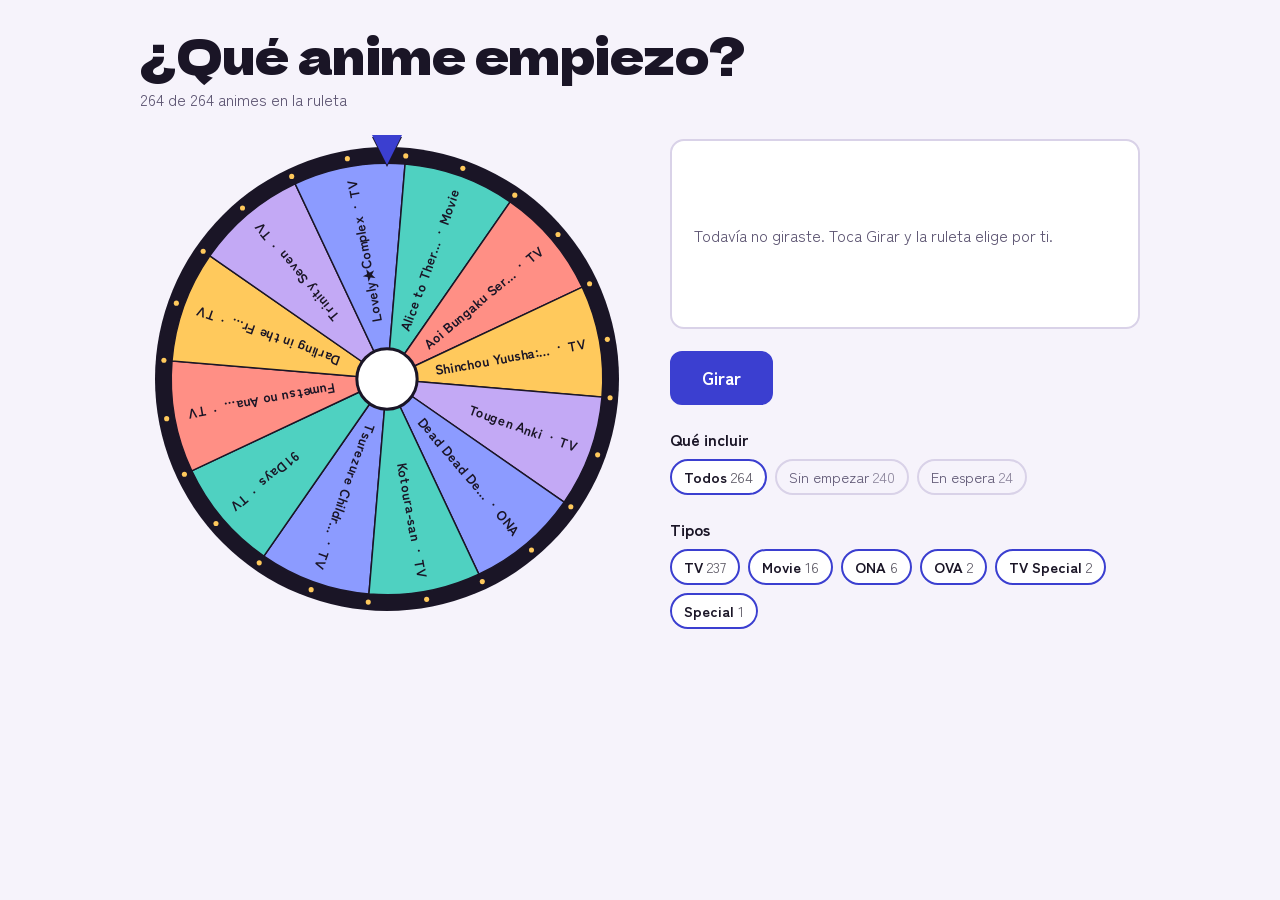
==== index.html @ 5612d497 "Rename Ruleta_PTW.html to index.html" ====
<!DOCTYPE html>
<html lang="es">
  <head>
    <meta charset="utf-8">
    <meta name="viewport" content="width=device-width, initial-scale=1, viewport-fit=cover">
    <title>¿Qué anime empiezo?</title>
    <link rel="preconnect" href="https://fonts.googleapis.com">
    <link rel="preconnect" href="https://fonts.gstatic.com" crossorigin>
    <link href="https://fonts.googleapis.com/css2?family=Dela+Gothic+One&family=Zen+Kaku+Gothic+New:wght@400;500;700&display=swap" rel="stylesheet">
    <style>
    :root{
      box-sizing:border-box;
      padding-top:env(safe-area-inset-top,0px);
      padding-bottom:env(safe-area-inset-bottom,0px);
      --bg:#F6F3FB; --surface:#FFFFFF; --ink:#1A1526; --muted:#5E5673; --line:#D9D2E8;
      --accent:#3B3FD0; --on-accent:#FFFFFF; --rim:#1A1526; --hub:#FFFFFF; --lamp:#FFC95C;
      --font-display:"Dela Gothic One","Arial Black","Helvetica Neue",Arial,sans-serif;
      --font-body:"Zen Kaku Gothic New","Hiragino Kaku Gothic ProN","Segoe UI",Roboto,Arial,sans-serif;
    }
    @media (prefers-color-scheme: dark){
      :root:not([data-theme="light"]){
        --bg:#14121F; --surface:#201C33; --ink:#F2EEF8; --muted:#A79FC0; --line:#382F55;
        --accent:#FFC95C; --on-accent:#1A1526; --rim:#0C0A14; --hub:#201C33; --lamp:#FFC95C;
      }
    }
    :root[data-theme="dark"]{
      --bg:#14121F; --surface:#201C33; --ink:#F2EEF8; --muted:#A79FC0; --line:#382F55;
      --accent:#FFC95C; --on-accent:#1A1526; --rim:#0C0A14; --hub:#201C33; --lamp:#FFC95C;
    }
    html{scroll-padding-top:env(safe-area-inset-top,0px);background:var(--bg)}
    *,*::before,*::after{box-sizing:inherit}
    body{
      margin:0; background:var(--bg); color:var(--ink);
      font-family:var(--font-body); font-size:16px; line-height:1.5;
      min-height:100vh;
    }
    .page{max-width:1040px;margin:0 auto;padding:28px 20px 48px}
    header{margin-bottom:28px}
    h1{font-family:var(--font-display);font-weight:400;font-size:clamp(1.9rem,4.5vw,3rem);line-height:1.1;margin:0 0 6px;letter-spacing:-.01em}
    .count{margin:0;color:var(--muted)}
    .app{display:grid;grid-template-columns:minmax(0,1.05fr) minmax(0,1fr);gap:36px;align-items:start}
    @media (max-width:820px){.app{grid-template-columns:minmax(0,1fr);gap:24px}}

    .wheel-wrap{position:relative;width:100%;max-width:480px;margin:0 auto;aspect-ratio:1/1}
    .wheel-wrap canvas{width:100%;height:100%;display:block}
    .pointer{
      position:absolute;left:50%;top:-4px;transform:translateX(-50%);z-index:2;
      width:0;height:0;border-left:15px solid transparent;border-right:15px solid transparent;
      border-top:30px solid var(--accent);
      filter:drop-shadow(0 2px 0 var(--rim));
    }

    .panel{display:flex;flex-direction:column;gap:22px}
    .result{
      background:var(--surface);border:2px solid var(--line);border-radius:14px;
      padding:22px 22px 20px;min-height:190px;display:flex;flex-direction:column;justify-content:center;gap:14px;
    }
    .result .placeholder{margin:0;color:var(--muted)}
    .result h2{
      font-family:var(--font-display);font-weight:400;margin:0;
      font-size:clamp(1.4rem,3.4vw,2.1rem);line-height:1.2;overflow-wrap:anywhere;
    }
    .meta{display:flex;flex-wrap:wrap;align-items:center;gap:10px}
    .badge{
      font-weight:700;font-size:.95rem;padding:3px 12px;border-radius:999px;
      background:var(--accent);color:var(--on-accent);
    }
    .eps{color:var(--muted)}
    .hold{margin:0;padding:10px 12px;border-left:4px solid var(--accent);background:var(--bg);border-radius:0 8px 8px 0}
    .result.pop h2,.result.pop .meta{animation:reveal .35s ease-out both}
    @keyframes reveal{from{opacity:0;transform:translateY(8px)}to{opacity:1;transform:none}}

    .actions{display:flex;flex-wrap:wrap;gap:10px}
    button{font:inherit;cursor:pointer}
    .btn{
      border:2px solid var(--accent);background:var(--accent);color:var(--on-accent);
      font-weight:700;font-size:1.1rem;padding:12px 30px;border-radius:12px;
    }
    .btn.ghost{background:transparent;color:var(--ink);border-color:var(--line);font-size:1rem;padding:12px 18px;font-weight:500}
    .btn:disabled{opacity:.5;cursor:not-allowed}
    .btn:not(:disabled):hover{filter:brightness(1.07)}
    :focus-visible{outline:3px solid var(--ink);outline-offset:3px}

    fieldset{border:0;margin:0;padding:0}
    legend{padding:0;margin-bottom:8px;font-weight:700}
    .chips{display:flex;flex-wrap:wrap;gap:8px}
    .chip{
      border:2px solid var(--line);background:transparent;color:var(--muted);
      padding:5px 12px;border-radius:999px;font-size:.92rem;
    }
    .chip[aria-pressed="true"]{border-color:var(--accent);color:var(--ink);background:var(--surface);font-weight:700}
    .chip .n{opacity:.7;font-weight:400;margin-left:4px}

    .history h3{margin:0;font-size:1rem}
    .hhead{display:flex;justify-content:space-between;align-items:baseline;gap:12px;margin-bottom:6px}
    .history ol{margin:0;padding-left:0;list-style:none;display:flex;flex-direction:column;gap:4px}
    .history li{display:flex;justify-content:space-between;gap:12px;color:var(--muted);font-size:.93rem;border-bottom:1px solid var(--line);padding-bottom:4px}
    .history li span:first-child{overflow-wrap:anywhere}
    .history li span:last-child{white-space:nowrap}
    .link{background:none;border:0;color:var(--muted);text-decoration:underline;padding:0;font-size:.93rem;text-align:left}
    .link:hover{color:var(--ink)}
    .sr{position:absolute;width:1px;height:1px;overflow:hidden;clip:rect(0 0 0 0);white-space:nowrap}
    @media (prefers-reduced-motion: reduce){.result.pop h2,.result.pop .meta{animation:none}}
    </style>
  </head>
  <body>
  <div class="page">
    <header>
      <h1>¿Qué anime empiezo?</h1>
      <p class="count" id="count"></p>
    </header>

    <main class="app">
      <div class="wheel-wrap">
        <div class="pointer" aria-hidden="true"></div>
        <canvas id="wheel" role="img" aria-label="Ruleta con animes pendientes"></canvas>
      </div>

      <div class="panel">
        <section class="result" id="result" aria-live="polite">
          <p class="placeholder">Todavía no giraste. Toca Girar y la ruleta elige por ti.</p>
        </section>

        <div class="actions">
          <button class="btn" id="spin" type="button">Girar</button>
          <button class="btn ghost" id="started" type="button" hidden>Ya lo empecé</button>
          <button class="btn ghost" id="redo" type="button" hidden>Borrar y girar de nuevo</button>
        </div>

        <fieldset>
          <legend>Qué incluir</legend>
          <div class="chips" id="modes"></div>
        </fieldset>

        <fieldset>
          <legend>Tipos</legend>
          <div class="chips" id="chips"></div>
        </fieldset>

        <div class="history" id="history" hidden>
          <div class="hhead">
            <h3>Tiradas anteriores</h3>
            <button class="link" id="clearHistory" type="button">Limpiar lista</button>
          </div>
          <ol id="historyList"></ol>
        </div>

        <button class="link" id="restore" type="button" hidden></button>
      </div>
    </main>
  </div>

  <script>
  const ALL = [{"t":"3D Kanojo: Real Girl 2nd Season","y":"TV","e":12,"w":0},{"t":"86","y":"TV","e":11,"w":0},{"t":"91 Days","y":"TV","e":12,"w":0},{"t":"Absolute Duo","y":"TV","e":12,"w":0},{"t":"Afro Samurai","y":"TV","e":5,"w":0},{"t":"Aho Girl","y":"TV","e":12,"w":0},{"t":"Aishiteru Game wo Owarasetai","y":"TV","e":12,"w":5},{"t":"Akane-banashi","y":"TV","e":12,"w":0},{"t":"Akiba Meido Sensou","y":"TV","e":12,"w":0},{"t":"Akira","y":"Movie","e":1,"w":0},{"t":"Alice to Therese no Maboroshi Koujou","y":"Movie","e":1,"w":0},{"t":"Amaama to Inazuma","y":"TV","e":12,"w":0},{"t":"Amagami SS","y":"TV","e":25,"w":0},{"t":"Amagi Brilliant Park","y":"TV","e":13,"w":0},{"t":"Ansatsusha de Aru Ore no Status ga Yuusha yori mo Akiraka ni Tsuyoi no da ga","y":"TV","e":12,"w":0},{"t":"Ao no Exorcist: Shimane Illuminati-hen","y":"TV","e":12,"w":0},{"t":"Ao no Hako","y":"TV","e":25,"w":0},{"t":"Aoi Bungaku Series","y":"TV","e":12,"w":0},{"t":"Araburu Kisetsu no Otome-domo yo.","y":"TV","e":12,"w":3},{"t":"Bakemonogatari","y":"TV","e":15,"w":0},{"t":"Beck","y":"TV","e":26,"w":0},{"t":"Bikini Warriors","y":"TV","e":12,"w":0},{"t":"Blue Lock: Episode Nagi","y":"Movie","e":1,"w":0},{"t":"Blue Period","y":"TV","e":12,"w":0},{"t":"Bocchi the Rock!","y":"TV","e":12,"w":1},{"t":"Boku ga Aishita Subete no Kimi e","y":"Movie","e":1,"w":0},{"t":"Boku no Hero Academia the Movie 3: World Heroes' Mission","y":"Movie","e":1,"w":0},{"t":"Boku no Hero Academia the Movie 4: You're Next","y":"Movie","e":1,"w":0},{"t":"Boogiepop wa Warawanai (2019)","y":"TV","e":18,"w":0},{"t":"Buddy Daddies","y":"TV","e":12,"w":1},{"t":"Cardcaptor Sakura: Clear Card-hen","y":"TV","e":22,"w":0},{"t":"Chainsaw Man Movie: Reze-hen","y":"Movie","e":1,"w":0},{"t":"Chainsaw Man Recap","y":"ONA","e":2,"w":0},{"t":"Chanto Suenai Kyuuketsuki-chan","y":"TV","e":12,"w":0},{"t":"Charlotte","y":"TV","e":13,"w":0},{"t":"Chitose-kun wa Ramune Bin no Naka","y":"TV","e":13,"w":0},{"t":"Claymore","y":"TV","e":26,"w":0},{"t":"Code Geass: Hangyaku no Lelouch","y":"TV","e":25,"w":0},{"t":"Dagashi Kashi 2","y":"TV","e":12,"w":0},{"t":"Dandadan 3rd Season","y":"TV","e":0,"w":0},{"t":"Danganronpa: Kibou no Gakuen to Zetsubou no Koukousei The Animation","y":"TV","e":13,"w":0},{"t":"Danshi Koukousei no Nichijou","y":"TV","e":12,"w":0},{"t":"Darling in the FranXX","y":"TV","e":24,"w":0},{"t":"Darwin's Game","y":"TV","e":11,"w":0},{"t":"Date A Live V","y":"TV","e":12,"w":2},{"t":"Dead Dead Demons Dededede Destruction (ONA)","y":"ONA","e":17,"w":0},{"t":"Dead Dead Demons Dededede Destruction (ONA) Episode 0","y":"ONA","e":1,"w":0},{"t":"Dead Mount Death Play","y":"TV","e":12,"w":0},{"t":"Deaimon","y":"TV","e":12,"w":0},{"t":"Death Parade","y":"TV","e":12,"w":0},{"t":"Dokyuu Hentai HxEros","y":"TV","e":12,"w":0},{"t":"Dorohedoro","y":"TV","e":12,"w":0},{"t":"Dororo","y":"TV","e":24,"w":0},{"t":"Doukyonin wa Hiza Tokidoki Atama no Ue.","y":"TV","e":12,"w":0},{"t":"Dungeon Meshi Season 2","y":"TV","e":0,"w":0},{"t":"Dungeon ni Deai wo Motomeru no wa Machigatteiru Darou ka IV: Shin Shou - Meikyuu-hen","y":"TV","e":11,"w":0},{"t":"Durarara!!","y":"TV","e":24,"w":0},{"t":"Eizouken ni wa Te wo Dasu na!","y":"TV","e":12,"w":0},{"t":"Elf-san wa Yaserarenai.","y":"TV","e":12,"w":0},{"t":"Enen no Shouboutai","y":"TV","e":24,"w":0},{"t":"Flying Witch","y":"TV","e":12,"w":0},{"t":"Fuguushoku \"Kanteishi\" ga Jitsu wa Saikyou Datta","y":"TV","e":12,"w":0},{"t":"Fullmetal Alchemist: Brotherhood","y":"TV","e":64,"w":0},{"t":"Fumetsu no Anata e Season 3","y":"TV","e":22,"w":11},{"t":"Gachiakuta 2nd Season","y":"TV","e":0,"w":0},{"t":"Gakusen Toshi Asterisk","y":"TV","e":12,"w":0},{"t":"Gakusen Toshi Asterisk 2nd Season","y":"TV","e":12,"w":0},{"t":"Gamers!","y":"TV","e":12,"w":0},{"t":"Gin no Saji","y":"TV","e":11,"w":0},{"t":"Gleipnir","y":"TV","e":13,"w":0},{"t":"Gnosia","y":"TV","e":21,"w":0},{"t":"Golden Kamuy","y":"TV","e":12,"w":0},{"t":"Grand Blue Season 4","y":"TV","e":0,"w":0},{"t":"Grisaia: Phantom Trigger","y":"TV","e":13,"w":0},{"t":"Gyakuten Saiban: Sono \"Shinjitsu\" Igi Ari!","y":"TV","e":24,"w":0},{"t":"Hai to Gensou no Grimgar","y":"TV","e":12,"w":0},{"t":"Hakata Tonkotsu Ramens","y":"TV","e":12,"w":0},{"t":"Handa-kun","y":"TV","e":12,"w":0},{"t":"Hataraku Maou-sama!","y":"TV","e":13,"w":0},{"t":"Hataraku Saibou: Kaze Shoukougun","y":"Special","e":1,"w":0},{"t":"Hellsing Ultimate","y":"OVA","e":10,"w":4},{"t":"Hikaru ga Shinda Natsu","y":"TV","e":12,"w":0},{"t":"Hinamatsuri","y":"TV","e":12,"w":0},{"t":"Hitoribocchi no Marumaru Seikatsu","y":"TV","e":12,"w":0},{"t":"Horimiya","y":"TV","e":13,"w":0},{"t":"Hyouka","y":"TV","e":22,"w":0},{"t":"Inou-Battle wa Nichijou-kei no Naka de","y":"TV","e":12,"w":0},{"t":"Inu ni Nattara Suki na Hito ni Hirowareta.","y":"TV","e":12,"w":0},{"t":"Inuyashiki","y":"TV","e":11,"w":0},{"t":"Irozuku Sekai no Ashita kara","y":"TV","e":13,"w":3},{"t":"Isekai Shokudou","y":"TV","e":12,"w":0},{"t":"Isekai Suicide Squad","y":"TV","e":10,"w":0},{"t":"Jigoku Sensei Nube (2025)","y":"TV","e":13,"w":0},{"t":"Jigoku Shoujo","y":"TV","e":26,"w":0},{"t":"Jitsu wa Watashi wa","y":"TV","e":13,"w":0},{"t":"Josee to Tora to Sakana-tachi","y":"Movie","e":1,"w":0},{"t":"Jujutsu Kaisen: Shimetsu Kaiyuu - Kouhen","y":"TV","e":0,"w":0},{"t":"K-On!","y":"TV","e":13,"w":0},{"t":"K-On!!","y":"TV","e":26,"w":0},{"t":"Kaguya-sama wa Kokurasetai? Tensai-tachi no Renai Zunousen","y":"TV","e":12,"w":0},{"t":"Kaii to Otome to Kamikakushi","y":"TV","e":12,"w":0},{"t":"Kaijuu 8-gou","y":"TV","e":12,"w":0},{"t":"Kakkou no Iinazuke","y":"TV","e":24,"w":0},{"t":"Kakushigoto","y":"TV","e":12,"w":0},{"t":"Kao ni Denai Kashiwada-san to Kao ni Deru Oota-kun","y":"TV","e":12,"w":3},{"t":"Kaoru Hana wa Rin to Saku","y":"TV","e":13,"w":0},{"t":"Katainaka no Ossan Kensei ni Naru 3rd Season","y":"TV","e":0,"w":0},{"t":"Keijo!!!!!!!!","y":"TV","e":12,"w":0},{"t":"Kill la Kill","y":"TV","e":24,"w":0},{"t":"Killing Bites","y":"TV","e":12,"w":0},{"t":"Kimetsu no Yaiba","y":"TV","e":26,"w":0},{"t":"Kimi no Suizou wo Tabetai","y":"Movie","e":1,"w":0},{"t":"Kimi wa Houkago Insomnia","y":"TV","e":13,"w":0},{"t":"Kimi wo Aishita Hitori no Boku e","y":"Movie","e":1,"w":0},{"t":"Kokoro Connect","y":"TV","e":13,"w":0},{"t":"Komi-san wa Comyushou desu.","y":"TV","e":12,"w":4},{"t":"Kono Subarashii Sekai ni Shukufuku wo!","y":"TV","e":10,"w":0},{"t":"Kono Yo no Hate de Koi wo Utau Shoujo YU-NO","y":"TV","e":26,"w":16},{"t":"Koori Zokusei Danshi to Cool na Douryou Joshi","y":"TV","e":12,"w":0},{"t":"Koroshi Ai","y":"TV","e":12,"w":4},{"t":"Kotoura-san","y":"TV","e":12,"w":0},{"t":"Koukyuu no Karasu","y":"TV","e":13,"w":0},{"t":"Kubo-san wa Mob wo Yurusanai","y":"TV","e":12,"w":0},{"t":"Kuroiwa Medaka ni Watashi no Kawaii ga Tsuujinai Season 2","y":"TV","e":0,"w":0},{"t":"Kyokou Suiri","y":"TV","e":12,"w":0},{"t":"Lazarus","y":"TV","e":13,"w":0},{"t":"Lovely★Complex","y":"TV","e":24,"w":0},{"t":"Lycoris Recoil","y":"TV","e":13,"w":0},{"t":"Made in Abyss","y":"TV","e":13,"w":0},{"t":"Mahou Shoujo Madoka★Magica","y":"TV","e":12,"w":0},{"t":"Mahoutsukai no Yome","y":"TV","e":24,"w":0},{"t":"Mairimashita! Iruma-kun","y":"TV","e":23,"w":0},{"t":"Make Heroine ga Oosugiru! 2nd Season","y":"TV","e":0,"w":0},{"t":"Maken-Ki!","y":"TV","e":12,"w":0},{"t":"Maken-Ki! Two","y":"TV","e":10,"w":0},{"t":"Mamahaha no Tsurego ga Motokano datta","y":"TV","e":12,"w":2},{"t":"Manyuu Hikenchou","y":"TV","e":12,"w":0},{"t":"Maou Gakuin no Futekigousha II: Shijou Saikyou no Maou no Shiso Tensei shite Shison-tachi no Gakkou e Kayou","y":"TV","e":12,"w":1},{"t":"Marriagetoxin","y":"TV","e":13,"w":0},{"t":"Mayonaka Heart Tune","y":"TV","e":12,"w":0},{"t":"Megalo Box","y":"TV","e":13,"w":0},{"t":"Mikadono Sanshimai wa Angai Choroi.","y":"TV","e":12,"w":0},{"t":"Monogatari Series: Second Season","y":"TV","e":26,"w":0},{"t":"Monster","y":"TV","e":74,"w":0},{"t":"Musaigen no Phantom World","y":"TV","e":13,"w":0},{"t":"Mushoku Tensei: Isekai Ittara Honki Dasu","y":"TV","e":11,"w":0},{"t":"My Home Hero","y":"TV","e":12,"w":0},{"t":"Nami yo Kiitekure","y":"TV","e":12,"w":0},{"t":"NegaPosi Angler","y":"TV","e":12,"w":0},{"t":"Neko to Ryuu 2nd Season","y":"TV","e":0,"w":0},{"t":"New Game!","y":"TV","e":12,"w":0},{"t":"New Game!!","y":"TV","e":12,"w":0},{"t":"NHK ni Youkoso!","y":"TV","e":24,"w":0},{"t":"Nichijou","y":"TV","e":26,"w":0},{"t":"No Game No Life: Zero","y":"Movie","e":1,"w":0},{"t":"Non Non Biyori","y":"TV","e":12,"w":0},{"t":"Noragami","y":"TV","e":12,"w":0},{"t":"Occultic;Nine","y":"TV","e":12,"w":0},{"t":"One Punch Man 3 Part 2","y":"TV","e":0,"w":0},{"t":"One Room Hiatari Futsuu Tenshi-tsuki.","y":"TV","e":12,"w":0},{"t":"Ore Monogatari!!","y":"TV","e":24,"w":0},{"t":"Oshiete! Galko-chan","y":"TV","e":12,"w":0},{"t":"Otome Kaijuu Caraméliser","y":"TV","e":12,"w":2},{"t":"Otonari ni Ginga","y":"TV","e":12,"w":3},{"t":"Ousama Ranking","y":"TV","e":23,"w":0},{"t":"Owarimonogatari","y":"TV","e":12,"w":0},{"t":"Owarimonogatari 2nd Season","y":"TV Special","e":7,"w":0},{"t":"Peach Boy Riverside","y":"TV","e":12,"w":0},{"t":"Plastic Memories","y":"TV","e":13,"w":0},{"t":"Pluto","y":"ONA","e":8,"w":0},{"t":"Psycho-Pass 2","y":"TV","e":11,"w":1},{"t":"Radiant 2nd Season","y":"TV","e":21,"w":0},{"t":"Ranma ½ (2024)","y":"TV","e":12,"w":0},{"t":"ReLIFE","y":"TV","e":13,"w":0},{"t":"Replica datte Koi wo Suru.","y":"TV","e":13,"w":3},{"t":"Rikei ga Koi ni Ochita no de Shoumei shitemita.","y":"TV","e":12,"w":0},{"t":"Rikei ga Koi ni Ochita no de Shoumei shitemita. Heart","y":"TV","e":12,"w":0},{"t":"Risou no Himo Seikatsu","y":"TV","e":0,"w":0},{"t":"Sabikui Bisco Season 2","y":"TV","e":0,"w":0},{"t":"Saenai Heroine no Sodatekata","y":"TV","e":12,"w":0},{"t":"Sakamoto Days 2nd Season","y":"TV","e":0,"w":0},{"t":"Seiren","y":"TV","e":12,"w":0},{"t":"Seishun Buta Yarou wa Odekake Sister no Yume wo Minai","y":"Movie","e":1,"w":0},{"t":"Seishun Buta Yarou wa Randoseru Girl no Yume wo Minai","y":"Movie","e":1,"w":0},{"t":"Seishun Buta Yarou wa Santa Claus no Yume wo Minai","y":"TV","e":13,"w":0},{"t":"Sekai de Ichiban Tsuyoku Naritai!","y":"TV","e":12,"w":0},{"t":"Sekai Saikou no Ansatsusha Isekai Kizoku ni Tensei suru Season 2","y":"TV","e":0,"w":0},{"t":"Senpai ga Uzai Kouhai no Hanashi","y":"TV","e":12,"w":0},{"t":"Senryuu Shoujo","y":"TV","e":12,"w":0},{"t":"Sentouin Haken shimasu!","y":"TV","e":12,"w":0},{"t":"Servant x Service","y":"TV","e":13,"w":0},{"t":"Shikanoko Nokonoko Koshitantan","y":"TV","e":12,"w":0},{"t":"Shin Shinka no Mi: Shiranai Uchi ni Kachigumi Jinsei","y":"TV","e":12,"w":0},{"t":"Shinchou Yuusha: Kono Yuusha ga Ore Tueee Kuse ni Shinchou Sugiru","y":"TV","e":12,"w":0},{"t":"Shingeki no Kyojin Movie: Kanketsu-hen - The Last Attack","y":"Movie","e":1,"w":0},{"t":"Shiotaiou no Satou-san ga Ore ni dake Amai","y":"TV","e":0,"w":0},{"t":"Shiroi Suna no Aquatope","y":"TV","e":24,"w":0},{"t":"Shokugeki no Souma","y":"TV","e":24,"w":15},{"t":"Shoushimin Series","y":"TV","e":10,"w":0},{"t":"Shouwa Genroku Rakugo Shinjuu","y":"TV","e":13,"w":0},{"t":"Sin: Nanatsu no Taizai","y":"TV","e":12,"w":0},{"t":"Sin: Nanatsu no Taizai Zange-roku","y":"ONA","e":12,"w":0},{"t":"Skip to Loafer","y":"TV","e":12,"w":0},{"t":"Somali to Mori no Kamisama","y":"TV","e":12,"w":0},{"t":"Sonny Boy","y":"TV","e":12,"w":0},{"t":"Sousou no Frieren: Ougonkyou-hen","y":"TV","e":0,"w":0},{"t":"Steins;Gate","y":"TV","e":24,"w":0},{"t":"Strike the Blood","y":"TV","e":24,"w":0},{"t":"Summertime Render","y":"TV","e":25,"w":0},{"t":"Tada-kun wa Koi wo Shinai","y":"TV","e":13,"w":0},{"t":"Tadaima Okaeri","y":"TV","e":12,"w":0},{"t":"Tai-Ari deshita. Ojousama wa Kakutou Game nante Shinai","y":"TV","e":12,"w":0},{"t":"Takopii no Genzai","y":"ONA","e":6,"w":1},{"t":"Tanaka-kun wa Itsumo Kedaruge","y":"TV","e":12,"w":0},{"t":"Tate no Yuusha no Nariagari Season 5","y":"TV","e":0,"w":0},{"t":"Tengen Toppa Gurren Lagann","y":"TV","e":27,"w":0},{"t":"Tengoku Daimakyou","y":"TV","e":13,"w":0},{"t":"Tenki no Ko","y":"Movie","e":1,"w":0},{"t":"Tenmaku no Jaadugar","y":"TV","e":12,"w":0},{"t":"Tensei shitara Slime Datta Ken 4th Season Part 2","y":"TV","e":0,"w":0},{"t":"Tensei shitara Slime Datta Ken: Clayman Revenge","y":"TV","e":0,"w":0},{"t":"Tensura Nikki: Tensei shitara Slime Datta Ken","y":"TV","e":12,"w":1},{"t":"Tokidoki Bosotto Russia-go de Dereru Tonari no Alya-san Season 2","y":"TV","e":0,"w":0},{"t":"Tomo-chan wa Onnanoko!","y":"TV","e":13,"w":0},{"t":"Tomodachi Game","y":"TV","e":12,"w":1},{"t":"Tondemo Skill de Isekai Hourou Meshi","y":"TV","e":12,"w":0},{"t":"Tongari Boushi no Atelier 2nd Season","y":"TV","e":0,"w":0},{"t":"Totsukuni no Shoujo (2022)","y":"OVA","e":1,"w":0},{"t":"Tougen Anki","y":"TV","e":24,"w":0},{"t":"Touhai Densetsu Akagi: Yami ni Maiorita Tensai","y":"TV","e":26,"w":0},{"t":"Trinity Seven","y":"TV","e":12,"w":0},{"t":"Tsugu Tsugumomo","y":"TV","e":12,"w":0},{"t":"Tsuki ga Michibiku Isekai Douchuu 3rd Season","y":"TV","e":0,"w":0},{"t":"Tsukimonogatari","y":"TV Special","e":4,"w":0},{"t":"Tsuma Shougakusei ni Naru.","y":"TV","e":12,"w":0},{"t":"Tsurezure Children","y":"TV","e":12,"w":0},{"t":"Tsuujou Kougeki ga Zentai Kougeki de Ni-kai Kougeki no Okaasan wa Suki desu ka?","y":"TV","e":12,"w":0},{"t":"Uchi no Kaisha no Chiisai Senpai no Hanashi","y":"TV","e":12,"w":0},{"t":"Udon no Kuni no Kiniro Kemari","y":"TV","e":12,"w":0},{"t":"Umibe no Étranger","y":"Movie","e":1,"w":0},{"t":"Un-Go","y":"TV","e":11,"w":0},{"t":"Uzaki-chan wa Asobitai! Double","y":"TV","e":13,"w":0},{"t":"Uzumaki","y":"TV","e":4,"w":0},{"t":"Vanitas no Karte","y":"TV","e":12,"w":0},{"t":"Vinland Saga","y":"TV","e":24,"w":0},{"t":"Violet Evergarden","y":"TV","e":13,"w":0},{"t":"Watashi wo Tabetai Hitodenashi","y":"TV","e":13,"w":3},{"t":"Witch Craft Works","y":"TV","e":12,"w":0},{"t":"Wonder Egg Priority","y":"TV","e":12,"w":0},{"t":"WWW.Working!!","y":"TV","e":13,"w":0},{"t":"Yahari Ore no Seishun Love Comedy wa Machigatteiru. Kan","y":"TV","e":12,"w":0},{"t":"Yamada-kun to 7-nin no Majo","y":"TV","e":12,"w":0},{"t":"Yamada-kun to Lv999 no Koi wo Suru","y":"TV","e":13,"w":0},{"t":"Yesterday wo Utatte","y":"TV","e":12,"w":0},{"t":"Yofukashi no Uta","y":"TV","e":13,"w":0},{"t":"Yomi no Tsugai 2nd Season","y":"TV","e":0,"w":0},{"t":"Youjo Senki","y":"TV","e":12,"w":0},{"t":"Youkoso Jitsuryoku Shijou Shugi no Kyoushitsu e 2nd Season","y":"TV","e":13,"w":2},{"t":"Yuru Camp△ Season 2","y":"TV","e":13,"w":0},{"t":"Yuusha-kei ni Shosu: Choubatsu Yuusha 9004-tai Keimu Kiroku","y":"TV","e":12,"w":0},{"t":"Zenshuu.","y":"TV","e":12,"w":0},{"t":"Zero no Tsukaima","y":"TV","e":13,"w":0},{"t":"Zom 100: Zombie ni Naru made ni Shitai 100 no Koto","y":"TV","e":12,"w":0},{"t":"Zombieland Saga Revenge","y":"TV","e":12,"w":0}];
  const STORE = "ptw-empezados";
  const PALETTE = ["#8C9BFF","#4FD1C1","#FF8F85","#FFC95C","#C3A9F5"];
  const MAX_SEGS = 12;

  const $ = id => document.getElementById(id);
  const canvas = $("wheel"), ctx = canvas.getContext("2d");
  const reduceMotion = () => window.matchMedia("(prefers-reduced-motion: reduce)").matches;

  let started = new Set();
  try { started = new Set(JSON.parse(localStorage.getItem(STORE) || "[]")); } catch (e) {}
  function saveStarted(){ try { localStorage.setItem(STORE, JSON.stringify([...started])); } catch (e) {} }

  const types = [...new Set(ALL.map(a => a.y))].sort((a,b) =>
    ALL.filter(x => x.y === b).length - ALL.filter(x => x.y === a).length);
  const active = new Set(types);

  let segs = [], rot = Math.random() * Math.PI * 2, spinning = false, current = null, history = [];

  let mode = "todos";
  const inMode = a => mode === "todos" || (mode === "espera" ? a.w > 0 : a.w === 0);
  const pool = () => ALL.filter(a => active.has(a.y) && inMode(a) && !started.has(a.t));
  function shuffle(arr){
    const a = arr.slice();
    for (let i = a.length - 1; i > 0; i--){ const j = Math.floor(Math.random() * (i + 1)); [a[i], a[j]] = [a[j], a[i]]; }
    return a;
  }
  const mod = (x, m) => ((x % m) + m) % m;

  /* ---------- wheel drawing ---------- */
  function fitLabel(name, type, maxW){
    const suffix = "  ·  " + type;
    if (ctx.measureText(name + suffix).width <= maxW) return name + suffix;
    let t = name;
    while (t.length > 1 && ctx.measureText(t + "…" + suffix).width > maxW) t = t.slice(0, -1);
    return t.trimEnd() + "…" + suffix;
  }
  function draw(){
    const size = canvas.clientWidth; if (!size) return;
    const dpr = window.devicePixelRatio || 1;
    if (canvas.width !== Math.round(size * dpr)){ canvas.width = canvas.height = Math.round(size * dpr); }
    ctx.setTransform(dpr, 0, 0, dpr, 0, 0);
    ctx.clearRect(0, 0, size, size);
    const cs = getComputedStyle(document.documentElement);
    const rimC = cs.getPropertyValue("--rim").trim(), hubC = cs.getPropertyValue("--hub").trim(), lamp = cs.getPropertyValue("--lamp").trim();
    const c = size / 2, R = c - 8, r = R * 0.93;

    ctx.beginPath(); ctx.arc(c, c, R, 0, Math.PI * 2); ctx.fillStyle = rimC; ctx.fill();

    const n = segs.length;
    if (!n){
      ctx.beginPath(); ctx.arc(c, c, r, 0, Math.PI * 2); ctx.fillStyle = hubC; ctx.fill();
      return;
    }
    const a = Math.PI * 2 / n;
    const fs = Math.max(11, R * 0.058);
    ctx.font = `700 ${fs}px "Zen Kaku Gothic New", "Segoe UI", Arial, sans-serif`;
    ctx.textBaseline = "middle";
    for (let i = 0; i < n; i++){
      const s = rot + i * a;
      let col = i % PALETTE.length;
      if (i === n - 1 && n > 1 && col === 0) col = 2;
      ctx.beginPath(); ctx.moveTo(c, c); ctx.arc(c, c, r, s, s + a); ctx.closePath();
      ctx.fillStyle = PALETTE[col]; ctx.fill();
      ctx.lineWidth = 1.5; ctx.strokeStyle = rimC; ctx.stroke();

      ctx.save(); ctx.translate(c, c); ctx.rotate(s + a / 2);
      ctx.textAlign = "right"; ctx.fillStyle = "#1A1526";
      const avail = r - 14 - R * 0.2;
      ctx.fillText(fitLabel(segs[i].t, segs[i].y, avail), r - 14, 0);
      ctx.restore();
    }
    const dots = Math.max(24, n * 2);
    for (let i = 0; i < dots; i++){
      const ang = rot + i * (Math.PI * 2 / dots);
      ctx.beginPath(); ctx.arc(c + Math.cos(ang) * (R + r) / 2, c + Math.sin(ang) * (R + r) / 2, Math.max(2, R * 0.011), 0, Math.PI * 2);
      ctx.fillStyle = lamp; ctx.fill();
    }
    ctx.beginPath(); ctx.arc(c, c, R * 0.13, 0, Math.PI * 2);
    ctx.fillStyle = hubC; ctx.fill(); ctx.lineWidth = 3; ctx.strokeStyle = rimC; ctx.stroke();
  }
  function idleWheel(){
    segs = shuffle(pool()).slice(0, MAX_SEGS);
    draw();
  }

  /* ---------- UI ---------- */
  function renderCount(){
    const p = pool().length;
    $("count").textContent = `${p} de ${ALL.length} animes en la ruleta`;
    const rs = $("restore");
    if (started.size){ rs.hidden = false; rs.textContent = `Restaurar los ${started.size} que ya saqué`; } else rs.hidden = true;
    $("spin").disabled = spinning || p === 0;
  }
  function renderChips(){
    const box = $("chips"); box.textContent = "";
    types.forEach(t => {
      const b = document.createElement("button");
      b.type = "button"; b.className = "chip";
      b.setAttribute("aria-pressed", active.has(t));
      const label = document.createTextNode(t);
      const n = document.createElement("span"); n.className = "n";
      n.textContent = ALL.filter(a => a.y === t && inMode(a) && !started.has(a.t)).length;
      b.append(label, n);
      b.addEventListener("click", () => {
        if (spinning) return;
        active.has(t) ? active.delete(t) : active.add(t);
        b.setAttribute("aria-pressed", active.has(t));
        afterPoolChange();
      });
      box.appendChild(b);
    });
  }
  const MODES = [["todos","Todos"],["nuevos","Sin empezar"],["espera","En espera"]];
  function renderModes(){
    const box = $("modes"); box.textContent = "";
    MODES.forEach(([k, label]) => {
      const b = document.createElement("button");
      b.type = "button"; b.className = "chip"; b.setAttribute("aria-pressed", mode === k);
      b.append(document.createTextNode(label));
      const n = document.createElement("span"); n.className = "n";
      n.textContent = ALL.filter(a => (k === "todos" || (k === "espera" ? a.w > 0 : a.w === 0)) && active.has(a.y) && !started.has(a.t)).length;
      b.appendChild(n);
      b.addEventListener("click", () => { if (spinning) return; mode = k; afterPoolChange(); });
      box.appendChild(b);
    });
  }
  function afterPoolChange(){
    renderModes();
    renderCount(); renderChips(); idleWheel();
    if (!pool().length && !current){
      $("result").innerHTML = ""; const p = document.createElement("p"); p.className = "placeholder";
      p.textContent = "No quedan animes con estos filtros. Activa otro tipo o restaura la lista."; $("result").appendChild(p);
    }
  }
  function showResult(a){
    const box = $("result"); box.textContent = "";
    box.classList.remove("pop"); void box.offsetWidth; box.classList.add("pop");
    const h = document.createElement("h2"); h.textContent = a.t;
    const meta = document.createElement("div"); meta.className = "meta";
    const badge = document.createElement("span"); badge.className = "badge"; badge.textContent = a.y;
    const eps = document.createElement("span"); eps.className = "eps";
    eps.textContent = a.e > 0 ? `${a.e} ${a.e === 1 ? "episodio" : "episodios"}` : "Episodios sin definir";
    meta.append(badge, eps);
    box.append(h, meta);
    if (a.w > 0){
      const hold = document.createElement("p"); hold.className = "hold";
      hold.textContent = a.e > 0
        ? `En espera: viste ${a.w} de ${a.e}. Retomá desde el episodio ${Math.min(a.w + 1, a.e)}.`
        : `En espera: viste ${a.w} episodios. Retomá desde el episodio ${a.w + 1}.`;
      box.appendChild(hold);
    }
    updateStartedBtn();
  }
  function updateStartedBtn(){
    const b = $("started");
    $("redo").hidden = !current;
    if (!current){ b.hidden = true; return; }
    b.hidden = false;
    b.textContent = started.has(current.t) ? "Deshacer: volver a la ruleta" : (current.w > 0 ? "Ya lo retomé" : "Ya lo empecé");
  }
  function renderHistory(){
    $("history").hidden = history.length === 0;
    const ol = $("historyList"); ol.textContent = "";
    history.slice(0, 10).forEach(a => {
      const li = document.createElement("li");
      const s1 = document.createElement("span"); s1.textContent = a.t;
      const s2 = document.createElement("span"); s2.textContent = a.y;
      li.append(s1, s2); ol.appendChild(li);
    });
  }

  /* ---------- spin ---------- */
  function spin(){
    if (spinning) return;
    const p = pool(); if (!p.length) return;
    const winner = p[Math.floor(Math.random() * p.length)];
    const n = Math.min(MAX_SEGS, p.length);
    const others = shuffle(p.filter(x => x !== winner)).slice(0, n - 1);
    const w = Math.floor(Math.random() * n);
    others.splice(w, 0, winner); segs = others;

    const a = Math.PI * 2 / n;
    const desired = -Math.PI / 2 - (w * a + a / 2) + (Math.random() - 0.5) * a * 0.7;
    const turns = 5 + Math.floor(Math.random() * 3);
    const from = rot, to = rot + mod(desired - rot, Math.PI * 2) + turns * Math.PI * 2;

    spinning = true; $("redo").disabled = true; $("spin").disabled = true; $("spin").textContent = "Girando…";
    const finish = () => {
      rot = mod(to, Math.PI * 2); draw(); spinning = false; $("redo").disabled = false;
      current = winner; history.unshift(winner);
      $("spin").textContent = "Girar de nuevo";
      showResult(winner); renderHistory(); renderCount();
    };
    if (reduceMotion()){ rot = to; finish(); return; }
    const t0 = performance.now(), dur = 5200;
    (function frame(now){
      const k = Math.min(1, (now - t0) / dur);
      rot = from + (to - from) * (1 - Math.pow(1 - k, 4));
      draw();
      k < 1 ? requestAnimationFrame(frame) : finish();
    })(t0);
  }

  $("spin").addEventListener("click", spin);
  $("redo").addEventListener("click", () => {
    if (spinning || !current) return;
    const i = history.indexOf(current);
    if (i !== -1) history.splice(i, 1);
    renderHistory();
    spin();
  });
  $("clearHistory").addEventListener("click", () => { history = []; renderHistory(); });
  $("started").addEventListener("click", () => {
    if (!current) return;
    started.has(current.t) ? started.delete(current.t) : started.add(current.t);
    saveStarted(); updateStartedBtn(); renderCount(); renderChips();
    if (!spinning) idleWheel();
  });
  $("restore").addEventListener("click", () => {
    started.clear(); saveStarted(); updateStartedBtn(); renderCount(); renderChips(); idleWheel();
  });

  window.addEventListener("resize", draw);
  window.matchMedia("(prefers-color-scheme: dark)").addEventListener("change", draw);
  if (document.fonts && document.fonts.ready) document.fonts.ready.then(draw);

  renderModes(); renderCount(); renderChips(); idleWheel();
  </script>
  </body>
</html>
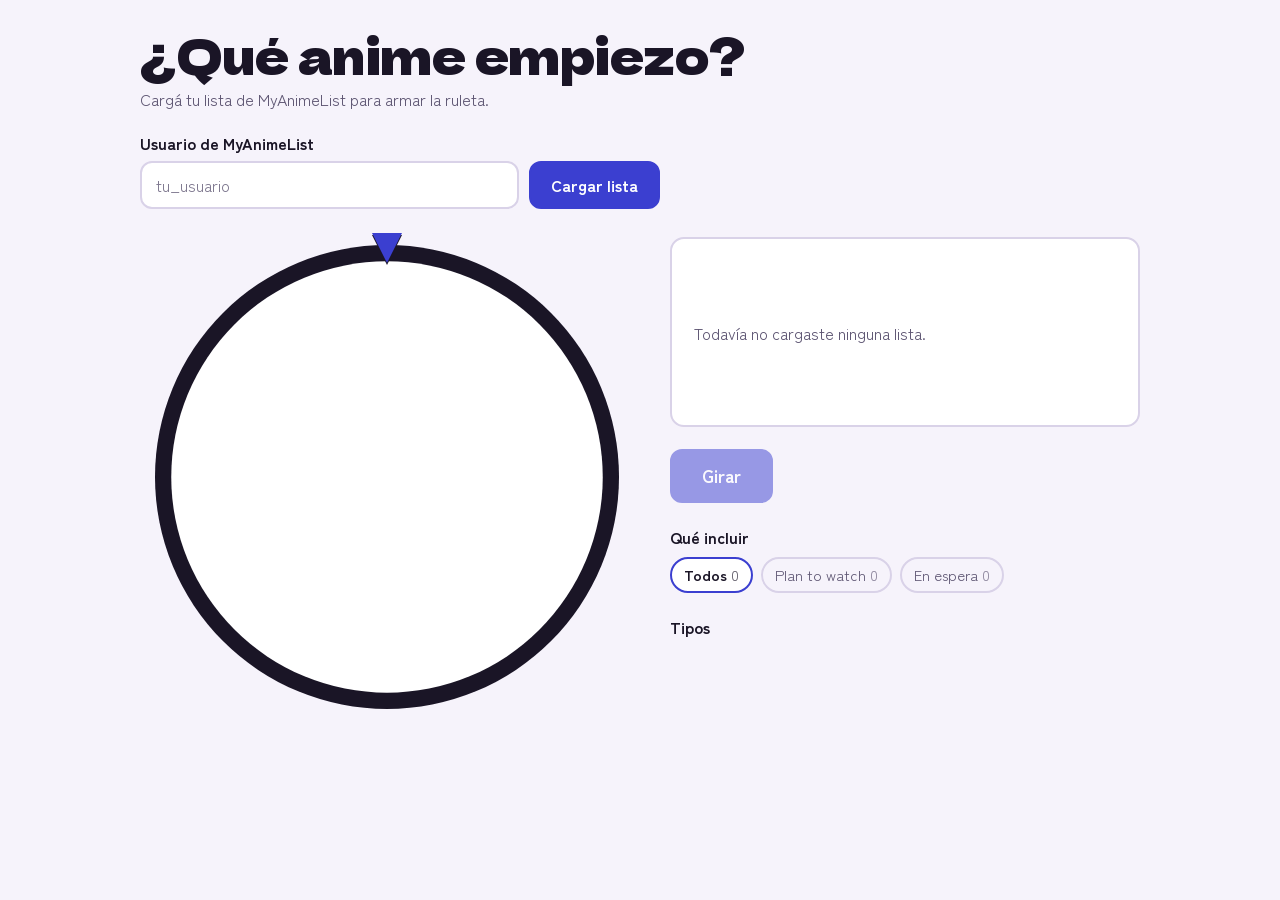
==== commit 7eece9dc: "Add initial HTML structure for anime roulette app" ====
--- a/index.html
+++ b/index.html
@@ -1,384 +1,72 @@
 <!DOCTYPE html>
 <html lang="es">
-  <head>
-    <meta charset="utf-8">
-    <meta name="viewport" content="width=device-width, initial-scale=1, viewport-fit=cover">
-    <title>¿Qué anime empiezo?</title>
-    <link rel="preconnect" href="https://fonts.googleapis.com">
-    <link rel="preconnect" href="https://fonts.gstatic.com" crossorigin>
-    <link href="https://fonts.googleapis.com/css2?family=Dela+Gothic+One&family=Zen+Kaku+Gothic+New:wght@400;500;700&display=swap" rel="stylesheet">
-    <style>
-    :root{
-      box-sizing:border-box;
-      padding-top:env(safe-area-inset-top,0px);
-      padding-bottom:env(safe-area-inset-bottom,0px);
-      --bg:#F6F3FB; --surface:#FFFFFF; --ink:#1A1526; --muted:#5E5673; --line:#D9D2E8;
-      --accent:#3B3FD0; --on-accent:#FFFFFF; --rim:#1A1526; --hub:#FFFFFF; --lamp:#FFC95C;
-      --font-display:"Dela Gothic One","Arial Black","Helvetica Neue",Arial,sans-serif;
-      --font-body:"Zen Kaku Gothic New","Hiragino Kaku Gothic ProN","Segoe UI",Roboto,Arial,sans-serif;
-    }
-    @media (prefers-color-scheme: dark){
-      :root:not([data-theme="light"]){
-        --bg:#14121F; --surface:#201C33; --ink:#F2EEF8; --muted:#A79FC0; --line:#382F55;
-        --accent:#FFC95C; --on-accent:#1A1526; --rim:#0C0A14; --hub:#201C33; --lamp:#FFC95C;
-      }
-    }
-    :root[data-theme="dark"]{
-      --bg:#14121F; --surface:#201C33; --ink:#F2EEF8; --muted:#A79FC0; --line:#382F55;
-      --accent:#FFC95C; --on-accent:#1A1526; --rim:#0C0A14; --hub:#201C33; --lamp:#FFC95C;
-    }
-    html{scroll-padding-top:env(safe-area-inset-top,0px);background:var(--bg)}
-    *,*::before,*::after{box-sizing:inherit}
-    body{
-      margin:0; background:var(--bg); color:var(--ink);
-      font-family:var(--font-body); font-size:16px; line-height:1.5;
-      min-height:100vh;
-    }
-    .page{max-width:1040px;margin:0 auto;padding:28px 20px 48px}
-    header{margin-bottom:28px}
-    h1{font-family:var(--font-display);font-weight:400;font-size:clamp(1.9rem,4.5vw,3rem);line-height:1.1;margin:0 0 6px;letter-spacing:-.01em}
-    .count{margin:0;color:var(--muted)}
-    .app{display:grid;grid-template-columns:minmax(0,1.05fr) minmax(0,1fr);gap:36px;align-items:start}
-    @media (max-width:820px){.app{grid-template-columns:minmax(0,1fr);gap:24px}}
+<head>
+<meta charset="utf-8">
+<meta name="viewport" content="width=device-width, initial-scale=1, viewport-fit=cover">
+<title>¿Qué anime empiezo?</title>
+<link rel="preconnect" href="https://fonts.googleapis.com">
+<link rel="preconnect" href="https://fonts.gstatic.com" crossorigin>
+<link href="https://fonts.googleapis.com/css2?family=Dela+Gothic+One&family=Zen+Kaku+Gothic+New:wght@400;500;700&display=swap" rel="stylesheet">
+<link rel="stylesheet" href="style.css">
+</head>
+<body>
+<div class="page">
+  <header>
+    <h1>¿Qué anime empiezo?</h1>
+    <p class="count" id="count">Cargá tu lista de MyAnimeList para armar la ruleta.</p>
+  </header>
 
-    .wheel-wrap{position:relative;width:100%;max-width:480px;margin:0 auto;aspect-ratio:1/1}
-    .wheel-wrap canvas{width:100%;height:100%;display:block}
-    .pointer{
-      position:absolute;left:50%;top:-4px;transform:translateX(-50%);z-index:2;
-      width:0;height:0;border-left:15px solid transparent;border-right:15px solid transparent;
-      border-top:30px solid var(--accent);
-      filter:drop-shadow(0 2px 0 var(--rim));
-    }
+  <form class="user-form" id="userForm">
+    <label for="username">Usuario de MyAnimeList</label>
+    <div class="row">
+      <input id="username" name="username" type="text" autocomplete="username" autocapitalize="off" spellcheck="false" placeholder="tu_usuario" required>
+      <button class="btn sm" id="load" type="submit">Cargar lista</button>
+    </div>
+    <p class="error" id="error" role="alert" hidden></p>
+    <p class="msg" id="loadMsg" aria-live="polite"></p>
+  </form>
 
-    .panel{display:flex;flex-direction:column;gap:22px}
-    .result{
-      background:var(--surface);border:2px solid var(--line);border-radius:14px;
-      padding:22px 22px 20px;min-height:190px;display:flex;flex-direction:column;justify-content:center;gap:14px;
-    }
-    .result .placeholder{margin:0;color:var(--muted)}
-    .result h2{
-      font-family:var(--font-display);font-weight:400;margin:0;
-      font-size:clamp(1.4rem,3.4vw,2.1rem);line-height:1.2;overflow-wrap:anywhere;
-    }
-    .meta{display:flex;flex-wrap:wrap;align-items:center;gap:10px}
-    .badge{
-      font-weight:700;font-size:.95rem;padding:3px 12px;border-radius:999px;
-      background:var(--accent);color:var(--on-accent);
-    }
-    .eps{color:var(--muted)}
-    .hold{margin:0;padding:10px 12px;border-left:4px solid var(--accent);background:var(--bg);border-radius:0 8px 8px 0}
-    .result.pop h2,.result.pop .meta{animation:reveal .35s ease-out both}
-    @keyframes reveal{from{opacity:0;transform:translateY(8px)}to{opacity:1;transform:none}}
+  <main class="app">
+    <div class="wheel-wrap">
+      <div class="pointer" aria-hidden="true"></div>
+      <canvas id="wheel" role="img" aria-label="Ruleta con animes pendientes"></canvas>
+    </div>
 
-    .actions{display:flex;flex-wrap:wrap;gap:10px}
-    button{font:inherit;cursor:pointer}
-    .btn{
-      border:2px solid var(--accent);background:var(--accent);color:var(--on-accent);
-      font-weight:700;font-size:1.1rem;padding:12px 30px;border-radius:12px;
-    }
-    .btn.ghost{background:transparent;color:var(--ink);border-color:var(--line);font-size:1rem;padding:12px 18px;font-weight:500}
-    .btn:disabled{opacity:.5;cursor:not-allowed}
-    .btn:not(:disabled):hover{filter:brightness(1.07)}
-    :focus-visible{outline:3px solid var(--ink);outline-offset:3px}
+    <div class="panel">
+      <section class="result" id="result" aria-live="polite">
+        <p class="placeholder">Todavía no cargaste ninguna lista.</p>
+      </section>
 
-    fieldset{border:0;margin:0;padding:0}
-    legend{padding:0;margin-bottom:8px;font-weight:700}
-    .chips{display:flex;flex-wrap:wrap;gap:8px}
-    .chip{
-      border:2px solid var(--line);background:transparent;color:var(--muted);
-      padding:5px 12px;border-radius:999px;font-size:.92rem;
-    }
-    .chip[aria-pressed="true"]{border-color:var(--accent);color:var(--ink);background:var(--surface);font-weight:700}
-    .chip .n{opacity:.7;font-weight:400;margin-left:4px}
-
-    .history h3{margin:0;font-size:1rem}
-    .hhead{display:flex;justify-content:space-between;align-items:baseline;gap:12px;margin-bottom:6px}
-    .history ol{margin:0;padding-left:0;list-style:none;display:flex;flex-direction:column;gap:4px}
-    .history li{display:flex;justify-content:space-between;gap:12px;color:var(--muted);font-size:.93rem;border-bottom:1px solid var(--line);padding-bottom:4px}
-    .history li span:first-child{overflow-wrap:anywhere}
-    .history li span:last-child{white-space:nowrap}
-    .link{background:none;border:0;color:var(--muted);text-decoration:underline;padding:0;font-size:.93rem;text-align:left}
-    .link:hover{color:var(--ink)}
-    .sr{position:absolute;width:1px;height:1px;overflow:hidden;clip:rect(0 0 0 0);white-space:nowrap}
-    @media (prefers-reduced-motion: reduce){.result.pop h2,.result.pop .meta{animation:none}}
-    </style>
-  </head>
-  <body>
-  <div class="page">
-    <header>
-      <h1>¿Qué anime empiezo?</h1>
-      <p class="count" id="count"></p>
-    </header>
-
-    <main class="app">
-      <div class="wheel-wrap">
-        <div class="pointer" aria-hidden="true"></div>
-        <canvas id="wheel" role="img" aria-label="Ruleta con animes pendientes"></canvas>
+      <div class="actions">
+        <button class="btn" id="spin" type="button" disabled>Girar</button>
+        <button class="btn ghost" id="started" type="button" hidden>Ya lo empecé</button>
+        <button class="btn ghost" id="redo" type="button" hidden>Borrar y girar de nuevo</button>
       </div>
 
-      <div class="panel">
-        <section class="result" id="result" aria-live="polite">
-          <p class="placeholder">Todavía no giraste. Toca Girar y la ruleta elige por ti.</p>
-        </section>
+      <fieldset>
+        <legend>Qué incluir</legend>
+        <div class="chips" id="modes"></div>
+      </fieldset>
 
-        <div class="actions">
-          <button class="btn" id="spin" type="button">Girar</button>
-          <button class="btn ghost" id="started" type="button" hidden>Ya lo empecé</button>
-          <button class="btn ghost" id="redo" type="button" hidden>Borrar y girar de nuevo</button>
+      <fieldset>
+        <legend>Tipos</legend>
+        <div class="chips" id="chips"></div>
+      </fieldset>
+
+      <div class="history" id="history" hidden>
+        <div class="hhead">
+          <h3>Tiradas anteriores</h3>
+          <button class="link" id="clearHistory" type="button">Limpiar lista</button>
         </div>
+        <ol id="historyList"></ol>
+      </div>
 
-        <fieldset>
-          <legend>Qué incluir</legend>
-          <div class="chips" id="modes"></div>
-        </fieldset>
+      <button class="link" id="restore" type="button" hidden></button>
+    </div>
+  </main>
+</div>
 
-        <fieldset>
-          <legend>Tipos</legend>
-          <div class="chips" id="chips"></div>
-        </fieldset>
-
-        <div class="history" id="history" hidden>
-          <div class="hhead">
-            <h3>Tiradas anteriores</h3>
-            <button class="link" id="clearHistory" type="button">Limpiar lista</button>
-          </div>
-          <ol id="historyList"></ol>
-        </div>
-
-        <button class="link" id="restore" type="button" hidden></button>
-      </div>
-    </main>
-  </div>
-
-  <script>
-  const ALL = [{"t":"3D Kanojo: Real Girl 2nd Season","y":"TV","e":12,"w":0},{"t":"86","y":"TV","e":11,"w":0},{"t":"91 Days","y":"TV","e":12,"w":0},{"t":"Absolute Duo","y":"TV","e":12,"w":0},{"t":"Afro Samurai","y":"TV","e":5,"w":0},{"t":"Aho Girl","y":"TV","e":12,"w":0},{"t":"Aishiteru Game wo Owarasetai","y":"TV","e":12,"w":5},{"t":"Akane-banashi","y":"TV","e":12,"w":0},{"t":"Akiba Meido Sensou","y":"TV","e":12,"w":0},{"t":"Akira","y":"Movie","e":1,"w":0},{"t":"Alice to Therese no Maboroshi Koujou","y":"Movie","e":1,"w":0},{"t":"Amaama to Inazuma","y":"TV","e":12,"w":0},{"t":"Amagami SS","y":"TV","e":25,"w":0},{"t":"Amagi Brilliant Park","y":"TV","e":13,"w":0},{"t":"Ansatsusha de Aru Ore no Status ga Yuusha yori mo Akiraka ni Tsuyoi no da ga","y":"TV","e":12,"w":0},{"t":"Ao no Exorcist: Shimane Illuminati-hen","y":"TV","e":12,"w":0},{"t":"Ao no Hako","y":"TV","e":25,"w":0},{"t":"Aoi Bungaku Series","y":"TV","e":12,"w":0},{"t":"Araburu Kisetsu no Otome-domo yo.","y":"TV","e":12,"w":3},{"t":"Bakemonogatari","y":"TV","e":15,"w":0},{"t":"Beck","y":"TV","e":26,"w":0},{"t":"Bikini Warriors","y":"TV","e":12,"w":0},{"t":"Blue Lock: Episode Nagi","y":"Movie","e":1,"w":0},{"t":"Blue Period","y":"TV","e":12,"w":0},{"t":"Bocchi the Rock!","y":"TV","e":12,"w":1},{"t":"Boku ga Aishita Subete no Kimi e","y":"Movie","e":1,"w":0},{"t":"Boku no Hero Academia the Movie 3: World Heroes' Mission","y":"Movie","e":1,"w":0},{"t":"Boku no Hero Academia the Movie 4: You're Next","y":"Movie","e":1,"w":0},{"t":"Boogiepop wa Warawanai (2019)","y":"TV","e":18,"w":0},{"t":"Buddy Daddies","y":"TV","e":12,"w":1},{"t":"Cardcaptor Sakura: Clear Card-hen","y":"TV","e":22,"w":0},{"t":"Chainsaw Man Movie: Reze-hen","y":"Movie","e":1,"w":0},{"t":"Chainsaw Man Recap","y":"ONA","e":2,"w":0},{"t":"Chanto Suenai Kyuuketsuki-chan","y":"TV","e":12,"w":0},{"t":"Charlotte","y":"TV","e":13,"w":0},{"t":"Chitose-kun wa Ramune Bin no Naka","y":"TV","e":13,"w":0},{"t":"Claymore","y":"TV","e":26,"w":0},{"t":"Code Geass: Hangyaku no Lelouch","y":"TV","e":25,"w":0},{"t":"Dagashi Kashi 2","y":"TV","e":12,"w":0},{"t":"Dandadan 3rd Season","y":"TV","e":0,"w":0},{"t":"Danganronpa: Kibou no Gakuen to Zetsubou no Koukousei The Animation","y":"TV","e":13,"w":0},{"t":"Danshi Koukousei no Nichijou","y":"TV","e":12,"w":0},{"t":"Darling in the FranXX","y":"TV","e":24,"w":0},{"t":"Darwin's Game","y":"TV","e":11,"w":0},{"t":"Date A Live V","y":"TV","e":12,"w":2},{"t":"Dead Dead Demons Dededede Destruction (ONA)","y":"ONA","e":17,"w":0},{"t":"Dead Dead Demons Dededede Destruction (ONA) Episode 0","y":"ONA","e":1,"w":0},{"t":"Dead Mount Death Play","y":"TV","e":12,"w":0},{"t":"Deaimon","y":"TV","e":12,"w":0},{"t":"Death Parade","y":"TV","e":12,"w":0},{"t":"Dokyuu Hentai HxEros","y":"TV","e":12,"w":0},{"t":"Dorohedoro","y":"TV","e":12,"w":0},{"t":"Dororo","y":"TV","e":24,"w":0},{"t":"Doukyonin wa Hiza Tokidoki Atama no Ue.","y":"TV","e":12,"w":0},{"t":"Dungeon Meshi Season 2","y":"TV","e":0,"w":0},{"t":"Dungeon ni Deai wo Motomeru no wa Machigatteiru Darou ka IV: Shin Shou - Meikyuu-hen","y":"TV","e":11,"w":0},{"t":"Durarara!!","y":"TV","e":24,"w":0},{"t":"Eizouken ni wa Te wo Dasu na!","y":"TV","e":12,"w":0},{"t":"Elf-san wa Yaserarenai.","y":"TV","e":12,"w":0},{"t":"Enen no Shouboutai","y":"TV","e":24,"w":0},{"t":"Flying Witch","y":"TV","e":12,"w":0},{"t":"Fuguushoku \"Kanteishi\" ga Jitsu wa Saikyou Datta","y":"TV","e":12,"w":0},{"t":"Fullmetal Alchemist: Brotherhood","y":"TV","e":64,"w":0},{"t":"Fumetsu no Anata e Season 3","y":"TV","e":22,"w":11},{"t":"Gachiakuta 2nd Season","y":"TV","e":0,"w":0},{"t":"Gakusen Toshi Asterisk","y":"TV","e":12,"w":0},{"t":"Gakusen Toshi Asterisk 2nd Season","y":"TV","e":12,"w":0},{"t":"Gamers!","y":"TV","e":12,"w":0},{"t":"Gin no Saji","y":"TV","e":11,"w":0},{"t":"Gleipnir","y":"TV","e":13,"w":0},{"t":"Gnosia","y":"TV","e":21,"w":0},{"t":"Golden Kamuy","y":"TV","e":12,"w":0},{"t":"Grand Blue Season 4","y":"TV","e":0,"w":0},{"t":"Grisaia: Phantom Trigger","y":"TV","e":13,"w":0},{"t":"Gyakuten Saiban: Sono \"Shinjitsu\" Igi Ari!","y":"TV","e":24,"w":0},{"t":"Hai to Gensou no Grimgar","y":"TV","e":12,"w":0},{"t":"Hakata Tonkotsu Ramens","y":"TV","e":12,"w":0},{"t":"Handa-kun","y":"TV","e":12,"w":0},{"t":"Hataraku Maou-sama!","y":"TV","e":13,"w":0},{"t":"Hataraku Saibou: Kaze Shoukougun","y":"Special","e":1,"w":0},{"t":"Hellsing Ultimate","y":"OVA","e":10,"w":4},{"t":"Hikaru ga Shinda Natsu","y":"TV","e":12,"w":0},{"t":"Hinamatsuri","y":"TV","e":12,"w":0},{"t":"Hitoribocchi no Marumaru Seikatsu","y":"TV","e":12,"w":0},{"t":"Horimiya","y":"TV","e":13,"w":0},{"t":"Hyouka","y":"TV","e":22,"w":0},{"t":"Inou-Battle wa Nichijou-kei no Naka de","y":"TV","e":12,"w":0},{"t":"Inu ni Nattara Suki na Hito ni Hirowareta.","y":"TV","e":12,"w":0},{"t":"Inuyashiki","y":"TV","e":11,"w":0},{"t":"Irozuku Sekai no Ashita kara","y":"TV","e":13,"w":3},{"t":"Isekai Shokudou","y":"TV","e":12,"w":0},{"t":"Isekai Suicide Squad","y":"TV","e":10,"w":0},{"t":"Jigoku Sensei Nube (2025)","y":"TV","e":13,"w":0},{"t":"Jigoku Shoujo","y":"TV","e":26,"w":0},{"t":"Jitsu wa Watashi wa","y":"TV","e":13,"w":0},{"t":"Josee to Tora to Sakana-tachi","y":"Movie","e":1,"w":0},{"t":"Jujutsu Kaisen: Shimetsu Kaiyuu - Kouhen","y":"TV","e":0,"w":0},{"t":"K-On!","y":"TV","e":13,"w":0},{"t":"K-On!!","y":"TV","e":26,"w":0},{"t":"Kaguya-sama wa Kokurasetai? Tensai-tachi no Renai Zunousen","y":"TV","e":12,"w":0},{"t":"Kaii to Otome to Kamikakushi","y":"TV","e":12,"w":0},{"t":"Kaijuu 8-gou","y":"TV","e":12,"w":0},{"t":"Kakkou no Iinazuke","y":"TV","e":24,"w":0},{"t":"Kakushigoto","y":"TV","e":12,"w":0},{"t":"Kao ni Denai Kashiwada-san to Kao ni Deru Oota-kun","y":"TV","e":12,"w":3},{"t":"Kaoru Hana wa Rin to Saku","y":"TV","e":13,"w":0},{"t":"Katainaka no Ossan Kensei ni Naru 3rd Season","y":"TV","e":0,"w":0},{"t":"Keijo!!!!!!!!","y":"TV","e":12,"w":0},{"t":"Kill la Kill","y":"TV","e":24,"w":0},{"t":"Killing Bites","y":"TV","e":12,"w":0},{"t":"Kimetsu no Yaiba","y":"TV","e":26,"w":0},{"t":"Kimi no Suizou wo Tabetai","y":"Movie","e":1,"w":0},{"t":"Kimi wa Houkago Insomnia","y":"TV","e":13,"w":0},{"t":"Kimi wo Aishita Hitori no Boku e","y":"Movie","e":1,"w":0},{"t":"Kokoro Connect","y":"TV","e":13,"w":0},{"t":"Komi-san wa Comyushou desu.","y":"TV","e":12,"w":4},{"t":"Kono Subarashii Sekai ni Shukufuku wo!","y":"TV","e":10,"w":0},{"t":"Kono Yo no Hate de Koi wo Utau Shoujo YU-NO","y":"TV","e":26,"w":16},{"t":"Koori Zokusei Danshi to Cool na Douryou Joshi","y":"TV","e":12,"w":0},{"t":"Koroshi Ai","y":"TV","e":12,"w":4},{"t":"Kotoura-san","y":"TV","e":12,"w":0},{"t":"Koukyuu no Karasu","y":"TV","e":13,"w":0},{"t":"Kubo-san wa Mob wo Yurusanai","y":"TV","e":12,"w":0},{"t":"Kuroiwa Medaka ni Watashi no Kawaii ga Tsuujinai Season 2","y":"TV","e":0,"w":0},{"t":"Kyokou Suiri","y":"TV","e":12,"w":0},{"t":"Lazarus","y":"TV","e":13,"w":0},{"t":"Lovely★Complex","y":"TV","e":24,"w":0},{"t":"Lycoris Recoil","y":"TV","e":13,"w":0},{"t":"Made in Abyss","y":"TV","e":13,"w":0},{"t":"Mahou Shoujo Madoka★Magica","y":"TV","e":12,"w":0},{"t":"Mahoutsukai no Yome","y":"TV","e":24,"w":0},{"t":"Mairimashita! Iruma-kun","y":"TV","e":23,"w":0},{"t":"Make Heroine ga Oosugiru! 2nd Season","y":"TV","e":0,"w":0},{"t":"Maken-Ki!","y":"TV","e":12,"w":0},{"t":"Maken-Ki! Two","y":"TV","e":10,"w":0},{"t":"Mamahaha no Tsurego ga Motokano datta","y":"TV","e":12,"w":2},{"t":"Manyuu Hikenchou","y":"TV","e":12,"w":0},{"t":"Maou Gakuin no Futekigousha II: Shijou Saikyou no Maou no Shiso Tensei shite Shison-tachi no Gakkou e Kayou","y":"TV","e":12,"w":1},{"t":"Marriagetoxin","y":"TV","e":13,"w":0},{"t":"Mayonaka Heart Tune","y":"TV","e":12,"w":0},{"t":"Megalo Box","y":"TV","e":13,"w":0},{"t":"Mikadono Sanshimai wa Angai Choroi.","y":"TV","e":12,"w":0},{"t":"Monogatari Series: Second Season","y":"TV","e":26,"w":0},{"t":"Monster","y":"TV","e":74,"w":0},{"t":"Musaigen no Phantom World","y":"TV","e":13,"w":0},{"t":"Mushoku Tensei: Isekai Ittara Honki Dasu","y":"TV","e":11,"w":0},{"t":"My Home Hero","y":"TV","e":12,"w":0},{"t":"Nami yo Kiitekure","y":"TV","e":12,"w":0},{"t":"NegaPosi Angler","y":"TV","e":12,"w":0},{"t":"Neko to Ryuu 2nd Season","y":"TV","e":0,"w":0},{"t":"New Game!","y":"TV","e":12,"w":0},{"t":"New Game!!","y":"TV","e":12,"w":0},{"t":"NHK ni Youkoso!","y":"TV","e":24,"w":0},{"t":"Nichijou","y":"TV","e":26,"w":0},{"t":"No Game No Life: Zero","y":"Movie","e":1,"w":0},{"t":"Non Non Biyori","y":"TV","e":12,"w":0},{"t":"Noragami","y":"TV","e":12,"w":0},{"t":"Occultic;Nine","y":"TV","e":12,"w":0},{"t":"One Punch Man 3 Part 2","y":"TV","e":0,"w":0},{"t":"One Room Hiatari Futsuu Tenshi-tsuki.","y":"TV","e":12,"w":0},{"t":"Ore Monogatari!!","y":"TV","e":24,"w":0},{"t":"Oshiete! Galko-chan","y":"TV","e":12,"w":0},{"t":"Otome Kaijuu Caraméliser","y":"TV","e":12,"w":2},{"t":"Otonari ni Ginga","y":"TV","e":12,"w":3},{"t":"Ousama Ranking","y":"TV","e":23,"w":0},{"t":"Owarimonogatari","y":"TV","e":12,"w":0},{"t":"Owarimonogatari 2nd Season","y":"TV Special","e":7,"w":0},{"t":"Peach Boy Riverside","y":"TV","e":12,"w":0},{"t":"Plastic Memories","y":"TV","e":13,"w":0},{"t":"Pluto","y":"ONA","e":8,"w":0},{"t":"Psycho-Pass 2","y":"TV","e":11,"w":1},{"t":"Radiant 2nd Season","y":"TV","e":21,"w":0},{"t":"Ranma ½ (2024)","y":"TV","e":12,"w":0},{"t":"ReLIFE","y":"TV","e":13,"w":0},{"t":"Replica datte Koi wo Suru.","y":"TV","e":13,"w":3},{"t":"Rikei ga Koi ni Ochita no de Shoumei shitemita.","y":"TV","e":12,"w":0},{"t":"Rikei ga Koi ni Ochita no de Shoumei shitemita. Heart","y":"TV","e":12,"w":0},{"t":"Risou no Himo Seikatsu","y":"TV","e":0,"w":0},{"t":"Sabikui Bisco Season 2","y":"TV","e":0,"w":0},{"t":"Saenai Heroine no Sodatekata","y":"TV","e":12,"w":0},{"t":"Sakamoto Days 2nd Season","y":"TV","e":0,"w":0},{"t":"Seiren","y":"TV","e":12,"w":0},{"t":"Seishun Buta Yarou wa Odekake Sister no Yume wo Minai","y":"Movie","e":1,"w":0},{"t":"Seishun Buta Yarou wa Randoseru Girl no Yume wo Minai","y":"Movie","e":1,"w":0},{"t":"Seishun Buta Yarou wa Santa Claus no Yume wo Minai","y":"TV","e":13,"w":0},{"t":"Sekai de Ichiban Tsuyoku Naritai!","y":"TV","e":12,"w":0},{"t":"Sekai Saikou no Ansatsusha Isekai Kizoku ni Tensei suru Season 2","y":"TV","e":0,"w":0},{"t":"Senpai ga Uzai Kouhai no Hanashi","y":"TV","e":12,"w":0},{"t":"Senryuu Shoujo","y":"TV","e":12,"w":0},{"t":"Sentouin Haken shimasu!","y":"TV","e":12,"w":0},{"t":"Servant x Service","y":"TV","e":13,"w":0},{"t":"Shikanoko Nokonoko Koshitantan","y":"TV","e":12,"w":0},{"t":"Shin Shinka no Mi: Shiranai Uchi ni Kachigumi Jinsei","y":"TV","e":12,"w":0},{"t":"Shinchou Yuusha: Kono Yuusha ga Ore Tueee Kuse ni Shinchou Sugiru","y":"TV","e":12,"w":0},{"t":"Shingeki no Kyojin Movie: Kanketsu-hen - The Last Attack","y":"Movie","e":1,"w":0},{"t":"Shiotaiou no Satou-san ga Ore ni dake Amai","y":"TV","e":0,"w":0},{"t":"Shiroi Suna no Aquatope","y":"TV","e":24,"w":0},{"t":"Shokugeki no Souma","y":"TV","e":24,"w":15},{"t":"Shoushimin Series","y":"TV","e":10,"w":0},{"t":"Shouwa Genroku Rakugo Shinjuu","y":"TV","e":13,"w":0},{"t":"Sin: Nanatsu no Taizai","y":"TV","e":12,"w":0},{"t":"Sin: Nanatsu no Taizai Zange-roku","y":"ONA","e":12,"w":0},{"t":"Skip to Loafer","y":"TV","e":12,"w":0},{"t":"Somali to Mori no Kamisama","y":"TV","e":12,"w":0},{"t":"Sonny Boy","y":"TV","e":12,"w":0},{"t":"Sousou no Frieren: Ougonkyou-hen","y":"TV","e":0,"w":0},{"t":"Steins;Gate","y":"TV","e":24,"w":0},{"t":"Strike the Blood","y":"TV","e":24,"w":0},{"t":"Summertime Render","y":"TV","e":25,"w":0},{"t":"Tada-kun wa Koi wo Shinai","y":"TV","e":13,"w":0},{"t":"Tadaima Okaeri","y":"TV","e":12,"w":0},{"t":"Tai-Ari deshita. Ojousama wa Kakutou Game nante Shinai","y":"TV","e":12,"w":0},{"t":"Takopii no Genzai","y":"ONA","e":6,"w":1},{"t":"Tanaka-kun wa Itsumo Kedaruge","y":"TV","e":12,"w":0},{"t":"Tate no Yuusha no Nariagari Season 5","y":"TV","e":0,"w":0},{"t":"Tengen Toppa Gurren Lagann","y":"TV","e":27,"w":0},{"t":"Tengoku Daimakyou","y":"TV","e":13,"w":0},{"t":"Tenki no Ko","y":"Movie","e":1,"w":0},{"t":"Tenmaku no Jaadugar","y":"TV","e":12,"w":0},{"t":"Tensei shitara Slime Datta Ken 4th Season Part 2","y":"TV","e":0,"w":0},{"t":"Tensei shitara Slime Datta Ken: Clayman Revenge","y":"TV","e":0,"w":0},{"t":"Tensura Nikki: Tensei shitara Slime Datta Ken","y":"TV","e":12,"w":1},{"t":"Tokidoki Bosotto Russia-go de Dereru Tonari no Alya-san Season 2","y":"TV","e":0,"w":0},{"t":"Tomo-chan wa Onnanoko!","y":"TV","e":13,"w":0},{"t":"Tomodachi Game","y":"TV","e":12,"w":1},{"t":"Tondemo Skill de Isekai Hourou Meshi","y":"TV","e":12,"w":0},{"t":"Tongari Boushi no Atelier 2nd Season","y":"TV","e":0,"w":0},{"t":"Totsukuni no Shoujo (2022)","y":"OVA","e":1,"w":0},{"t":"Tougen Anki","y":"TV","e":24,"w":0},{"t":"Touhai Densetsu Akagi: Yami ni Maiorita Tensai","y":"TV","e":26,"w":0},{"t":"Trinity Seven","y":"TV","e":12,"w":0},{"t":"Tsugu Tsugumomo","y":"TV","e":12,"w":0},{"t":"Tsuki ga Michibiku Isekai Douchuu 3rd Season","y":"TV","e":0,"w":0},{"t":"Tsukimonogatari","y":"TV Special","e":4,"w":0},{"t":"Tsuma Shougakusei ni Naru.","y":"TV","e":12,"w":0},{"t":"Tsurezure Children","y":"TV","e":12,"w":0},{"t":"Tsuujou Kougeki ga Zentai Kougeki de Ni-kai Kougeki no Okaasan wa Suki desu ka?","y":"TV","e":12,"w":0},{"t":"Uchi no Kaisha no Chiisai Senpai no Hanashi","y":"TV","e":12,"w":0},{"t":"Udon no Kuni no Kiniro Kemari","y":"TV","e":12,"w":0},{"t":"Umibe no Étranger","y":"Movie","e":1,"w":0},{"t":"Un-Go","y":"TV","e":11,"w":0},{"t":"Uzaki-chan wa Asobitai! Double","y":"TV","e":13,"w":0},{"t":"Uzumaki","y":"TV","e":4,"w":0},{"t":"Vanitas no Karte","y":"TV","e":12,"w":0},{"t":"Vinland Saga","y":"TV","e":24,"w":0},{"t":"Violet Evergarden","y":"TV","e":13,"w":0},{"t":"Watashi wo Tabetai Hitodenashi","y":"TV","e":13,"w":3},{"t":"Witch Craft Works","y":"TV","e":12,"w":0},{"t":"Wonder Egg Priority","y":"TV","e":12,"w":0},{"t":"WWW.Working!!","y":"TV","e":13,"w":0},{"t":"Yahari Ore no Seishun Love Comedy wa Machigatteiru. Kan","y":"TV","e":12,"w":0},{"t":"Yamada-kun to 7-nin no Majo","y":"TV","e":12,"w":0},{"t":"Yamada-kun to Lv999 no Koi wo Suru","y":"TV","e":13,"w":0},{"t":"Yesterday wo Utatte","y":"TV","e":12,"w":0},{"t":"Yofukashi no Uta","y":"TV","e":13,"w":0},{"t":"Yomi no Tsugai 2nd Season","y":"TV","e":0,"w":0},{"t":"Youjo Senki","y":"TV","e":12,"w":0},{"t":"Youkoso Jitsuryoku Shijou Shugi no Kyoushitsu e 2nd Season","y":"TV","e":13,"w":2},{"t":"Yuru Camp△ Season 2","y":"TV","e":13,"w":0},{"t":"Yuusha-kei ni Shosu: Choubatsu Yuusha 9004-tai Keimu Kiroku","y":"TV","e":12,"w":0},{"t":"Zenshuu.","y":"TV","e":12,"w":0},{"t":"Zero no Tsukaima","y":"TV","e":13,"w":0},{"t":"Zom 100: Zombie ni Naru made ni Shitai 100 no Koto","y":"TV","e":12,"w":0},{"t":"Zombieland Saga Revenge","y":"TV","e":12,"w":0}];
-  const STORE = "ptw-empezados";
-  const PALETTE = ["#8C9BFF","#4FD1C1","#FF8F85","#FFC95C","#C3A9F5"];
-  const MAX_SEGS = 12;
-
-  const $ = id => document.getElementById(id);
-  const canvas = $("wheel"), ctx = canvas.getContext("2d");
-  const reduceMotion = () => window.matchMedia("(prefers-reduced-motion: reduce)").matches;
-
-  let started = new Set();
-  try { started = new Set(JSON.parse(localStorage.getItem(STORE) || "[]")); } catch (e) {}
-  function saveStarted(){ try { localStorage.setItem(STORE, JSON.stringify([...started])); } catch (e) {} }
-
-  const types = [...new Set(ALL.map(a => a.y))].sort((a,b) =>
-    ALL.filter(x => x.y === b).length - ALL.filter(x => x.y === a).length);
-  const active = new Set(types);
-
-  let segs = [], rot = Math.random() * Math.PI * 2, spinning = false, current = null, history = [];
-
-  let mode = "todos";
-  const inMode = a => mode === "todos" || (mode === "espera" ? a.w > 0 : a.w === 0);
-  const pool = () => ALL.filter(a => active.has(a.y) && inMode(a) && !started.has(a.t));
-  function shuffle(arr){
-    const a = arr.slice();
-    for (let i = a.length - 1; i > 0; i--){ const j = Math.floor(Math.random() * (i + 1)); [a[i], a[j]] = [a[j], a[i]]; }
-    return a;
-  }
-  const mod = (x, m) => ((x % m) + m) % m;
-
-  /* ---------- wheel drawing ---------- */
-  function fitLabel(name, type, maxW){
-    const suffix = "  ·  " + type;
-    if (ctx.measureText(name + suffix).width <= maxW) return name + suffix;
-    let t = name;
-    while (t.length > 1 && ctx.measureText(t + "…" + suffix).width > maxW) t = t.slice(0, -1);
-    return t.trimEnd() + "…" + suffix;
-  }
-  function draw(){
-    const size = canvas.clientWidth; if (!size) return;
-    const dpr = window.devicePixelRatio || 1;
-    if (canvas.width !== Math.round(size * dpr)){ canvas.width = canvas.height = Math.round(size * dpr); }
-    ctx.setTransform(dpr, 0, 0, dpr, 0, 0);
-    ctx.clearRect(0, 0, size, size);
-    const cs = getComputedStyle(document.documentElement);
-    const rimC = cs.getPropertyValue("--rim").trim(), hubC = cs.getPropertyValue("--hub").trim(), lamp = cs.getPropertyValue("--lamp").trim();
-    const c = size / 2, R = c - 8, r = R * 0.93;
-
-    ctx.beginPath(); ctx.arc(c, c, R, 0, Math.PI * 2); ctx.fillStyle = rimC; ctx.fill();
-
-    const n = segs.length;
-    if (!n){
-      ctx.beginPath(); ctx.arc(c, c, r, 0, Math.PI * 2); ctx.fillStyle = hubC; ctx.fill();
-      return;
-    }
-    const a = Math.PI * 2 / n;
-    const fs = Math.max(11, R * 0.058);
-    ctx.font = `700 ${fs}px "Zen Kaku Gothic New", "Segoe UI", Arial, sans-serif`;
-    ctx.textBaseline = "middle";
-    for (let i = 0; i < n; i++){
-      const s = rot + i * a;
-      let col = i % PALETTE.length;
-      if (i === n - 1 && n > 1 && col === 0) col = 2;
-      ctx.beginPath(); ctx.moveTo(c, c); ctx.arc(c, c, r, s, s + a); ctx.closePath();
-      ctx.fillStyle = PALETTE[col]; ctx.fill();
-      ctx.lineWidth = 1.5; ctx.strokeStyle = rimC; ctx.stroke();
-
-      ctx.save(); ctx.translate(c, c); ctx.rotate(s + a / 2);
-      ctx.textAlign = "right"; ctx.fillStyle = "#1A1526";
-      const avail = r - 14 - R * 0.2;
-      ctx.fillText(fitLabel(segs[i].t, segs[i].y, avail), r - 14, 0);
-      ctx.restore();
-    }
-    const dots = Math.max(24, n * 2);
-    for (let i = 0; i < dots; i++){
-      const ang = rot + i * (Math.PI * 2 / dots);
-      ctx.beginPath(); ctx.arc(c + Math.cos(ang) * (R + r) / 2, c + Math.sin(ang) * (R + r) / 2, Math.max(2, R * 0.011), 0, Math.PI * 2);
-      ctx.fillStyle = lamp; ctx.fill();
-    }
-    ctx.beginPath(); ctx.arc(c, c, R * 0.13, 0, Math.PI * 2);
-    ctx.fillStyle = hubC; ctx.fill(); ctx.lineWidth = 3; ctx.strokeStyle = rimC; ctx.stroke();
-  }
-  function idleWheel(){
-    segs = shuffle(pool()).slice(0, MAX_SEGS);
-    draw();
-  }
-
-  /* ---------- UI ---------- */
-  function renderCount(){
-    const p = pool().length;
-    $("count").textContent = `${p} de ${ALL.length} animes en la ruleta`;
-    const rs = $("restore");
-    if (started.size){ rs.hidden = false; rs.textContent = `Restaurar los ${started.size} que ya saqué`; } else rs.hidden = true;
-    $("spin").disabled = spinning || p === 0;
-  }
-  function renderChips(){
-    const box = $("chips"); box.textContent = "";
-    types.forEach(t => {
-      const b = document.createElement("button");
-      b.type = "button"; b.className = "chip";
-      b.setAttribute("aria-pressed", active.has(t));
-      const label = document.createTextNode(t);
-      const n = document.createElement("span"); n.className = "n";
-      n.textContent = ALL.filter(a => a.y === t && inMode(a) && !started.has(a.t)).length;
-      b.append(label, n);
-      b.addEventListener("click", () => {
-        if (spinning) return;
-        active.has(t) ? active.delete(t) : active.add(t);
-        b.setAttribute("aria-pressed", active.has(t));
-        afterPoolChange();
-      });
-      box.appendChild(b);
-    });
-  }
-  const MODES = [["todos","Todos"],["nuevos","Sin empezar"],["espera","En espera"]];
-  function renderModes(){
-    const box = $("modes"); box.textContent = "";
-    MODES.forEach(([k, label]) => {
-      const b = document.createElement("button");
-      b.type = "button"; b.className = "chip"; b.setAttribute("aria-pressed", mode === k);
-      b.append(document.createTextNode(label));
-      const n = document.createElement("span"); n.className = "n";
-      n.textContent = ALL.filter(a => (k === "todos" || (k === "espera" ? a.w > 0 : a.w === 0)) && active.has(a.y) && !started.has(a.t)).length;
-      b.appendChild(n);
-      b.addEventListener("click", () => { if (spinning) return; mode = k; afterPoolChange(); });
-      box.appendChild(b);
-    });
-  }
-  function afterPoolChange(){
-    renderModes();
-    renderCount(); renderChips(); idleWheel();
-    if (!pool().length && !current){
-      $("result").innerHTML = ""; const p = document.createElement("p"); p.className = "placeholder";
-      p.textContent = "No quedan animes con estos filtros. Activa otro tipo o restaura la lista."; $("result").appendChild(p);
-    }
-  }
-  function showResult(a){
-    const box = $("result"); box.textContent = "";
-    box.classList.remove("pop"); void box.offsetWidth; box.classList.add("pop");
-    const h = document.createElement("h2"); h.textContent = a.t;
-    const meta = document.createElement("div"); meta.className = "meta";
-    const badge = document.createElement("span"); badge.className = "badge"; badge.textContent = a.y;
-    const eps = document.createElement("span"); eps.className = "eps";
-    eps.textContent = a.e > 0 ? `${a.e} ${a.e === 1 ? "episodio" : "episodios"}` : "Episodios sin definir";
-    meta.append(badge, eps);
-    box.append(h, meta);
-    if (a.w > 0){
-      const hold = document.createElement("p"); hold.className = "hold";
-      hold.textContent = a.e > 0
-        ? `En espera: viste ${a.w} de ${a.e}. Retomá desde el episodio ${Math.min(a.w + 1, a.e)}.`
-        : `En espera: viste ${a.w} episodios. Retomá desde el episodio ${a.w + 1}.`;
-      box.appendChild(hold);
-    }
-    updateStartedBtn();
-  }
-  function updateStartedBtn(){
-    const b = $("started");
-    $("redo").hidden = !current;
-    if (!current){ b.hidden = true; return; }
-    b.hidden = false;
-    b.textContent = started.has(current.t) ? "Deshacer: volver a la ruleta" : (current.w > 0 ? "Ya lo retomé" : "Ya lo empecé");
-  }
-  function renderHistory(){
-    $("history").hidden = history.length === 0;
-    const ol = $("historyList"); ol.textContent = "";
-    history.slice(0, 10).forEach(a => {
-      const li = document.createElement("li");
-      const s1 = document.createElement("span"); s1.textContent = a.t;
-      const s2 = document.createElement("span"); s2.textContent = a.y;
-      li.append(s1, s2); ol.appendChild(li);
-    });
-  }
-
-  /* ---------- spin ---------- */
-  function spin(){
-    if (spinning) return;
-    const p = pool(); if (!p.length) return;
-    const winner = p[Math.floor(Math.random() * p.length)];
-    const n = Math.min(MAX_SEGS, p.length);
-    const others = shuffle(p.filter(x => x !== winner)).slice(0, n - 1);
-    const w = Math.floor(Math.random() * n);
-    others.splice(w, 0, winner); segs = others;
-
-    const a = Math.PI * 2 / n;
-    const desired = -Math.PI / 2 - (w * a + a / 2) + (Math.random() - 0.5) * a * 0.7;
-    const turns = 5 + Math.floor(Math.random() * 3);
-    const from = rot, to = rot + mod(desired - rot, Math.PI * 2) + turns * Math.PI * 2;
-
-    spinning = true; $("redo").disabled = true; $("spin").disabled = true; $("spin").textContent = "Girando…";
-    const finish = () => {
-      rot = mod(to, Math.PI * 2); draw(); spinning = false; $("redo").disabled = false;
-      current = winner; history.unshift(winner);
-      $("spin").textContent = "Girar de nuevo";
-      showResult(winner); renderHistory(); renderCount();
-    };
-    if (reduceMotion()){ rot = to; finish(); return; }
-    const t0 = performance.now(), dur = 5200;
-    (function frame(now){
-      const k = Math.min(1, (now - t0) / dur);
-      rot = from + (to - from) * (1 - Math.pow(1 - k, 4));
-      draw();
-      k < 1 ? requestAnimationFrame(frame) : finish();
-    })(t0);
-  }
-
-  $("spin").addEventListener("click", spin);
-  $("redo").addEventListener("click", () => {
-    if (spinning || !current) return;
-    const i = history.indexOf(current);
-    if (i !== -1) history.splice(i, 1);
-    renderHistory();
-    spin();
-  });
-  $("clearHistory").addEventListener("click", () => { history = []; renderHistory(); });
-  $("started").addEventListener("click", () => {
-    if (!current) return;
-    started.has(current.t) ? started.delete(current.t) : started.add(current.t);
-    saveStarted(); updateStartedBtn(); renderCount(); renderChips();
-    if (!spinning) idleWheel();
-  });
-  $("restore").addEventListener("click", () => {
-    started.clear(); saveStarted(); updateStartedBtn(); renderCount(); renderChips(); idleWheel();
-  });
-
-  window.addEventListener("resize", draw);
-  window.matchMedia("(prefers-color-scheme: dark)").addEventListener("change", draw);
-  if (document.fonts && document.fonts.ready) document.fonts.ready.then(draw);
-
-  renderModes(); renderCount(); renderChips(); idleWheel();
-  </script>
-  </body>
+<script src="js/api.js"></script>
+<script src="js/ruleta.js"></script>
+</body>
 </html>
--- a/style.css
+++ b/style.css
@@ -0,0 +1,109 @@
+:root{
+  box-sizing:border-box;
+  padding-top:env(safe-area-inset-top,0px);
+  padding-bottom:env(safe-area-inset-bottom,0px);
+  --bg:#F6F3FB; --surface:#FFFFFF; --ink:#1A1526; --muted:#5E5673; --line:#D9D2E8;
+  --accent:#3B3FD0; --on-accent:#FFFFFF; --rim:#1A1526; --hub:#FFFFFF; --lamp:#FFC95C; --danger:#B3261E;
+  --font-display:"Dela Gothic One","Arial Black","Helvetica Neue",Arial,sans-serif;
+  --font-body:"Zen Kaku Gothic New","Hiragino Kaku Gothic ProN","Segoe UI",Roboto,Arial,sans-serif;
+}
+@media (prefers-color-scheme: dark){
+  :root:not([data-theme="light"]){
+    --bg:#14121F; --surface:#201C33; --ink:#F2EEF8; --muted:#A79FC0; --line:#382F55;
+    --accent:#FFC95C; --on-accent:#1A1526; --rim:#0C0A14; --hub:#201C33; --lamp:#FFC95C; --danger:#FF8F85;
+  }
+}
+:root[data-theme="dark"]{
+  --bg:#14121F; --surface:#201C33; --ink:#F2EEF8; --muted:#A79FC0; --line:#382F55;
+  --accent:#FFC95C; --on-accent:#1A1526; --rim:#0C0A14; --hub:#201C33; --lamp:#FFC95C; --danger:#FF8F85;
+}
+html{scroll-padding-top:env(safe-area-inset-top,0px);background:var(--bg)}
+*,*::before,*::after{box-sizing:inherit}
+body{
+  margin:0; background:var(--bg); color:var(--ink);
+  font-family:var(--font-body); font-size:16px; line-height:1.5;
+  min-height:100vh;
+}
+.page{max-width:1040px;margin:0 auto;padding:28px 20px 48px}
+header{margin-bottom:20px}
+h1{font-family:var(--font-display);font-weight:400;font-size:clamp(1.9rem,4.5vw,3rem);line-height:1.1;margin:0 0 6px;letter-spacing:-.01em}
+.count{margin:0;color:var(--muted)}
+
+/* ---------- usuario de MyAnimeList ---------- */
+.user-form{margin-bottom:28px;max-width:520px}
+.user-form label{display:block;font-weight:700;margin-bottom:6px}
+.user-form .row{display:flex;gap:10px}
+input[type="text"]{
+  flex:1;min-width:0;font:inherit;font-size:1rem;color:var(--ink);
+  background:var(--surface);border:2px solid var(--line);border-radius:12px;padding:10px 14px;
+}
+input[type="text"]::placeholder{color:var(--muted);opacity:.8}
+.user-form .msg{margin:8px 0 0;font-size:.93rem;color:var(--muted)}
+.user-form .error{margin:8px 0 0;font-size:.93rem;color:var(--danger);font-weight:700}
+
+.app{display:grid;grid-template-columns:minmax(0,1.05fr) minmax(0,1fr);gap:36px;align-items:start}
+@media (max-width:820px){.app{grid-template-columns:minmax(0,1fr);gap:24px}}
+
+.wheel-wrap{position:relative;width:100%;max-width:480px;margin:0 auto;aspect-ratio:1/1}
+.wheel-wrap canvas{width:100%;height:100%;display:block}
+.pointer{
+  position:absolute;left:50%;top:-4px;transform:translateX(-50%);z-index:2;
+  width:0;height:0;border-left:15px solid transparent;border-right:15px solid transparent;
+  border-top:30px solid var(--accent);
+  filter:drop-shadow(0 2px 0 var(--rim));
+}
+
+.panel{display:flex;flex-direction:column;gap:22px}
+.result{
+  background:var(--surface);border:2px solid var(--line);border-radius:14px;
+  padding:22px 22px 20px;min-height:190px;display:flex;flex-direction:column;justify-content:center;gap:14px;
+}
+.result .placeholder{margin:0;color:var(--muted)}
+.result h2{
+  font-family:var(--font-display);font-weight:400;margin:0;
+  font-size:clamp(1.4rem,3.4vw,2.1rem);line-height:1.2;overflow-wrap:anywhere;
+}
+.meta{display:flex;flex-wrap:wrap;align-items:center;gap:10px}
+.badge{
+  font-weight:700;font-size:.95rem;padding:3px 12px;border-radius:999px;
+  background:var(--accent);color:var(--on-accent);
+}
+.eps{color:var(--muted)}
+.hold{margin:0;padding:10px 12px;border-left:4px solid var(--accent);background:var(--bg);border-radius:0 8px 8px 0}
+.mal-link{color:var(--muted);font-size:.93rem}
+.mal-link:hover{color:var(--ink)}
+.result.pop h2,.result.pop .meta{animation:reveal .35s ease-out both}
+@keyframes reveal{from{opacity:0;transform:translateY(8px)}to{opacity:1;transform:none}}
+
+.actions{display:flex;flex-wrap:wrap;gap:10px}
+button{font:inherit;cursor:pointer}
+.btn{
+  border:2px solid var(--accent);background:var(--accent);color:var(--on-accent);
+  font-weight:700;font-size:1.1rem;padding:12px 30px;border-radius:12px;
+}
+.btn.sm{font-size:1rem;padding:10px 20px;white-space:nowrap}
+.btn.ghost{background:transparent;color:var(--ink);border-color:var(--line);font-size:1rem;padding:12px 18px;font-weight:500}
+.btn:disabled,input:disabled{opacity:.5;cursor:not-allowed}
+.btn:not(:disabled):hover{filter:brightness(1.07)}
+:focus-visible{outline:3px solid var(--ink);outline-offset:3px}
+
+fieldset{border:0;margin:0;padding:0}
+legend{padding:0;margin-bottom:8px;font-weight:700}
+.chips{display:flex;flex-wrap:wrap;gap:8px}
+.chip{
+  border:2px solid var(--line);background:transparent;color:var(--muted);
+  padding:5px 12px;border-radius:999px;font-size:.92rem;
+}
+.chip[aria-pressed="true"]{border-color:var(--accent);color:var(--ink);background:var(--surface);font-weight:700}
+.chip .n{opacity:.7;font-weight:400;margin-left:4px}
+
+.history h3{margin:0;font-size:1rem}
+.hhead{display:flex;justify-content:space-between;align-items:baseline;gap:12px;margin-bottom:6px}
+.history ol{margin:0;padding-left:0;list-style:none;display:flex;flex-direction:column;gap:4px}
+.history li{display:flex;justify-content:space-between;gap:12px;color:var(--muted);font-size:.93rem;border-bottom:1px solid var(--line);padding-bottom:4px}
+.history li span:first-child{overflow-wrap:anywhere}
+.history li span:last-child{white-space:nowrap}
+.link{background:none;border:0;color:var(--muted);text-decoration:underline;padding:0;font-size:.93rem;text-align:left}
+.link:hover{color:var(--ink)}
+[hidden]{display:none !important}
+@media (prefers-reduced-motion: reduce){.result.pop h2,.result.pop .meta{animation:none}}
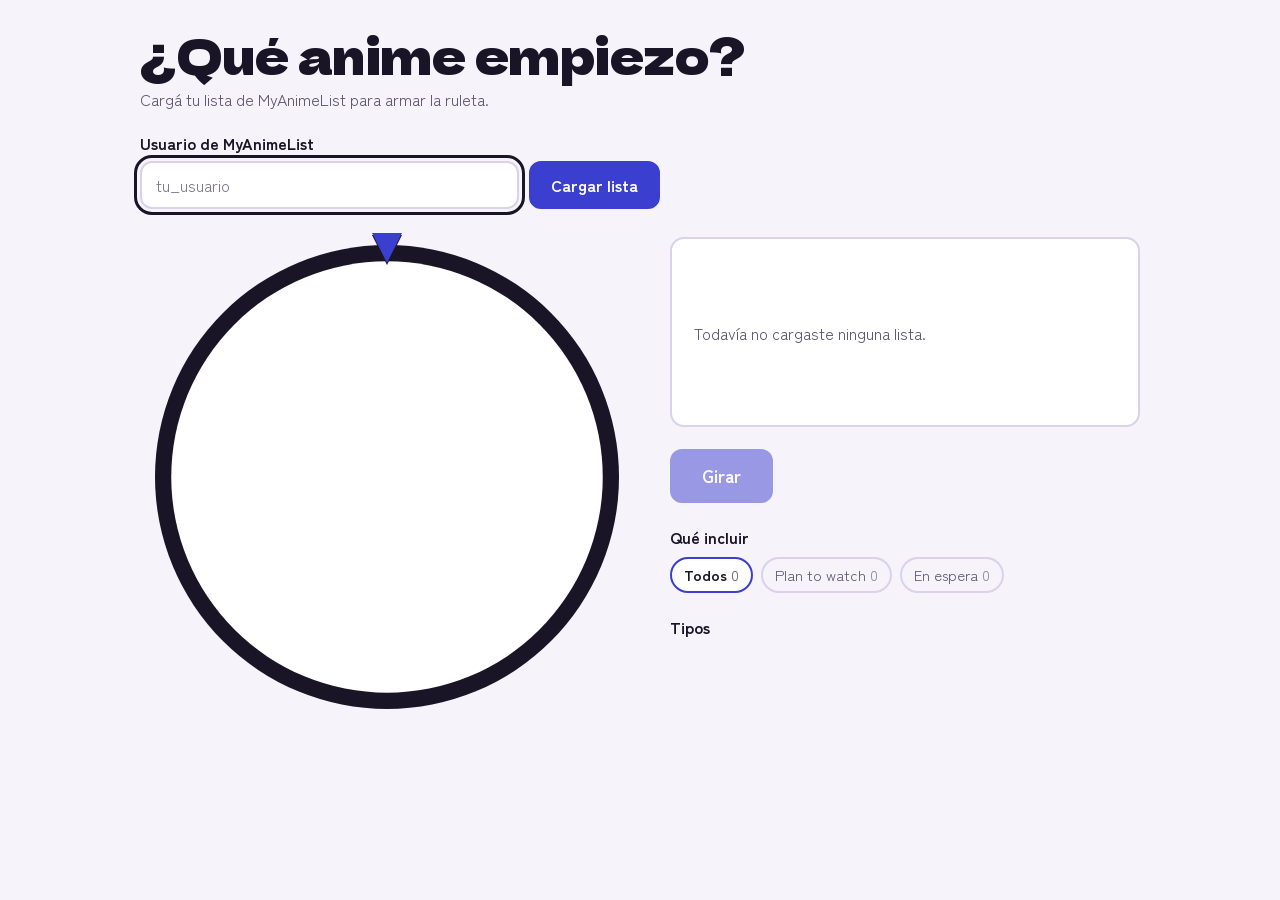
==== commit 1d509259: "Add autofocus to username input field" ====
--- a/index.html
+++ b/index.html
@@ -4,6 +4,7 @@
 <meta charset="utf-8">
 <meta name="viewport" content="width=device-width, initial-scale=1, viewport-fit=cover">
 <title>¿Qué anime empiezo?</title>
+<link rel="icon" href="data:image/svg+xml,<svg xmlns=%22http://www.w3.org/2000/svg%22 viewBox=%220 0 100 100%22><text y=%22.9em%22 font-size=%2290%22>🎡</text></svg>">
 <link rel="preconnect" href="https://fonts.googleapis.com">
 <link rel="preconnect" href="https://fonts.gstatic.com" crossorigin>
 <link href="https://fonts.googleapis.com/css2?family=Dela+Gothic+One&family=Zen+Kaku+Gothic+New:wght@400;500;700&display=swap" rel="stylesheet">
@@ -14,12 +15,13 @@
   <header>
     <h1>¿Qué anime empiezo?</h1>
     <p class="count" id="count">Cargá tu lista de MyAnimeList para armar la ruleta.</p>
+    <p class="count-note" id="countNote"></p>
   </header>
 
   <form class="user-form" id="userForm">
     <label for="username">Usuario de MyAnimeList</label>
     <div class="row">
-      <input id="username" name="username" type="text" autocomplete="username" autocapitalize="off" spellcheck="false" placeholder="tu_usuario" required>
+      <input id="username" name="username" type="text" autocomplete="username" autocapitalize="off" spellcheck="false" placeholder="tu_usuario" required autofocus>
       <button class="btn sm" id="load" type="submit">Cargar lista</button>
     </div>
     <p class="error" id="error" role="alert" hidden></p>
@@ -33,9 +35,12 @@
     </div>
 
     <div class="panel">
-      <section class="result" id="result" aria-live="polite">
-        <p class="placeholder">Todavía no cargaste ninguna lista.</p>
-      </section>
+      <div class="result-wrap">
+        <img class="result-cover" id="resultImg" alt="" hidden>
+        <section class="result" id="result" aria-live="polite">
+          <p class="placeholder">Todavía no cargaste ninguna lista.</p>
+        </section>
+      </div>
 
       <div class="actions">
         <button class="btn" id="spin" type="button" disabled>Girar</button>
--- a/style.css
+++ b/style.css
@@ -28,6 +28,8 @@
 header{margin-bottom:20px}
 h1{font-family:var(--font-display);font-weight:400;font-size:clamp(1.9rem,4.5vw,3rem);line-height:1.1;margin:0 0 6px;letter-spacing:-.01em}
 .count{margin:0;color:var(--muted)}
+.count-note{margin:2px 0 0;color:var(--muted);font-size:.9rem}
+.count-note:empty{display:none}
 
 /* ---------- usuario de MyAnimeList ---------- */
 .user-form{margin-bottom:28px;max-width:520px}
@@ -59,6 +61,17 @@
   padding:22px 22px 20px;min-height:190px;display:flex;flex-direction:column;justify-content:center;gap:14px;
 }
 .result .placeholder{margin:0;color:var(--muted)}
+
+.result-wrap{display:flex;gap:16px;align-items:flex-start}
+.result-cover{
+  flex:none;width:150px;aspect-ratio:2/3;object-fit:cover;border-radius:14px;
+  border:2px solid var(--line);background:var(--surface);
+}
+.result{flex:1;min-width:0}
+@media (max-width:520px){
+  .result-wrap{flex-direction:column;align-items:center}
+  .result-cover{width:130px}
+}
 .result h2{
   font-family:var(--font-display);font-weight:400;margin:0;
   font-size:clamp(1.4rem,3.4vw,2.1rem);line-height:1.2;overflow-wrap:anywhere;
@@ -69,9 +82,17 @@
   background:var(--accent);color:var(--on-accent);
 }
 .eps{color:var(--muted)}
+.year{color:var(--muted)}
+.year::before{content:"·";margin-right:10px;opacity:.6}
 .hold{margin:0;padding:10px 12px;border-left:4px solid var(--accent);background:var(--bg);border-radius:0 8px 8px 0}
 .mal-link{color:var(--muted);font-size:.93rem}
 .mal-link:hover{color:var(--ink)}
+.related h3{margin:0 0 6px;font-size:.9rem;color:var(--muted);font-weight:700;text-transform:uppercase;letter-spacing:.02em}
+.related ul{margin:0;padding-left:0;list-style:none;display:flex;flex-direction:column;gap:4px}
+.related li{font-size:.93rem;overflow-wrap:anywhere}
+.related .rel-label{color:var(--muted)}
+.related a{color:var(--ink)}
+.related a:hover{color:var(--accent)}
 .result.pop h2,.result.pop .meta{animation:reveal .35s ease-out both}
 @keyframes reveal{from{opacity:0;transform:translateY(8px)}to{opacity:1;transform:none}}
 
